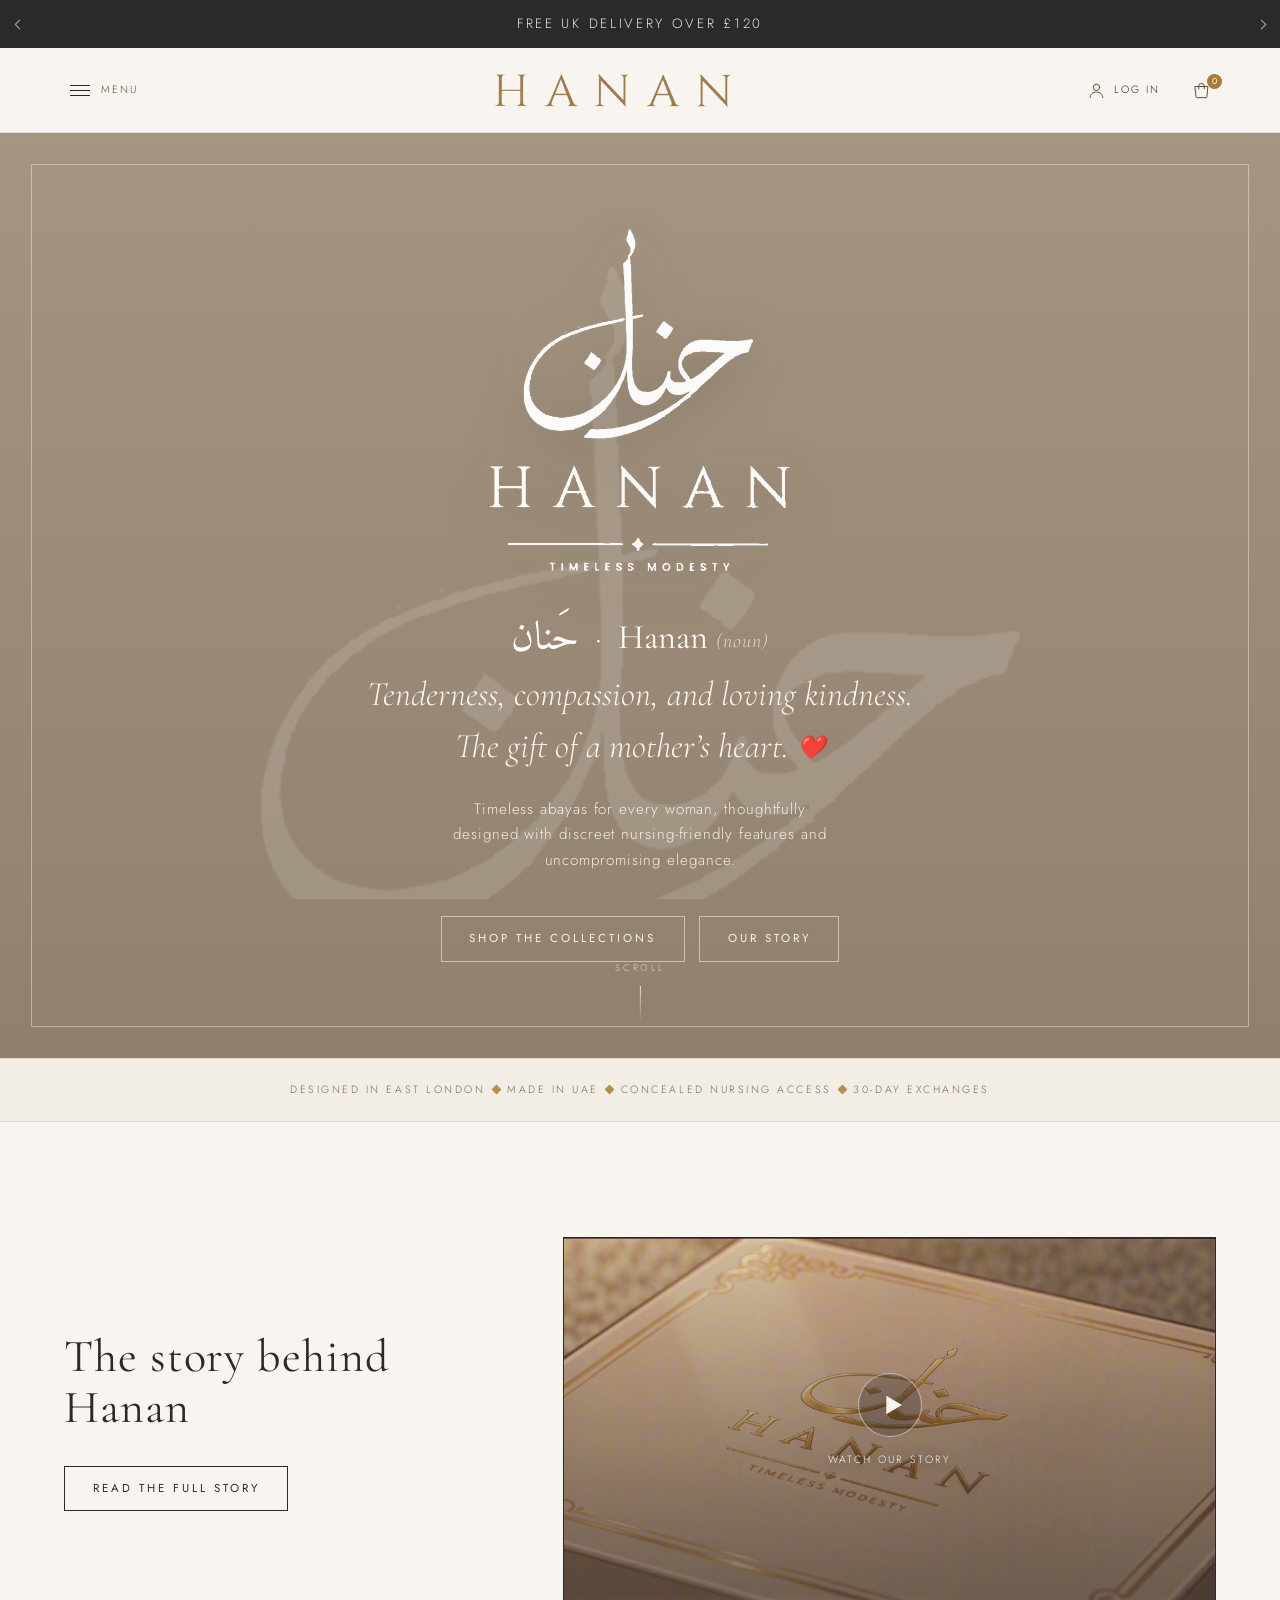
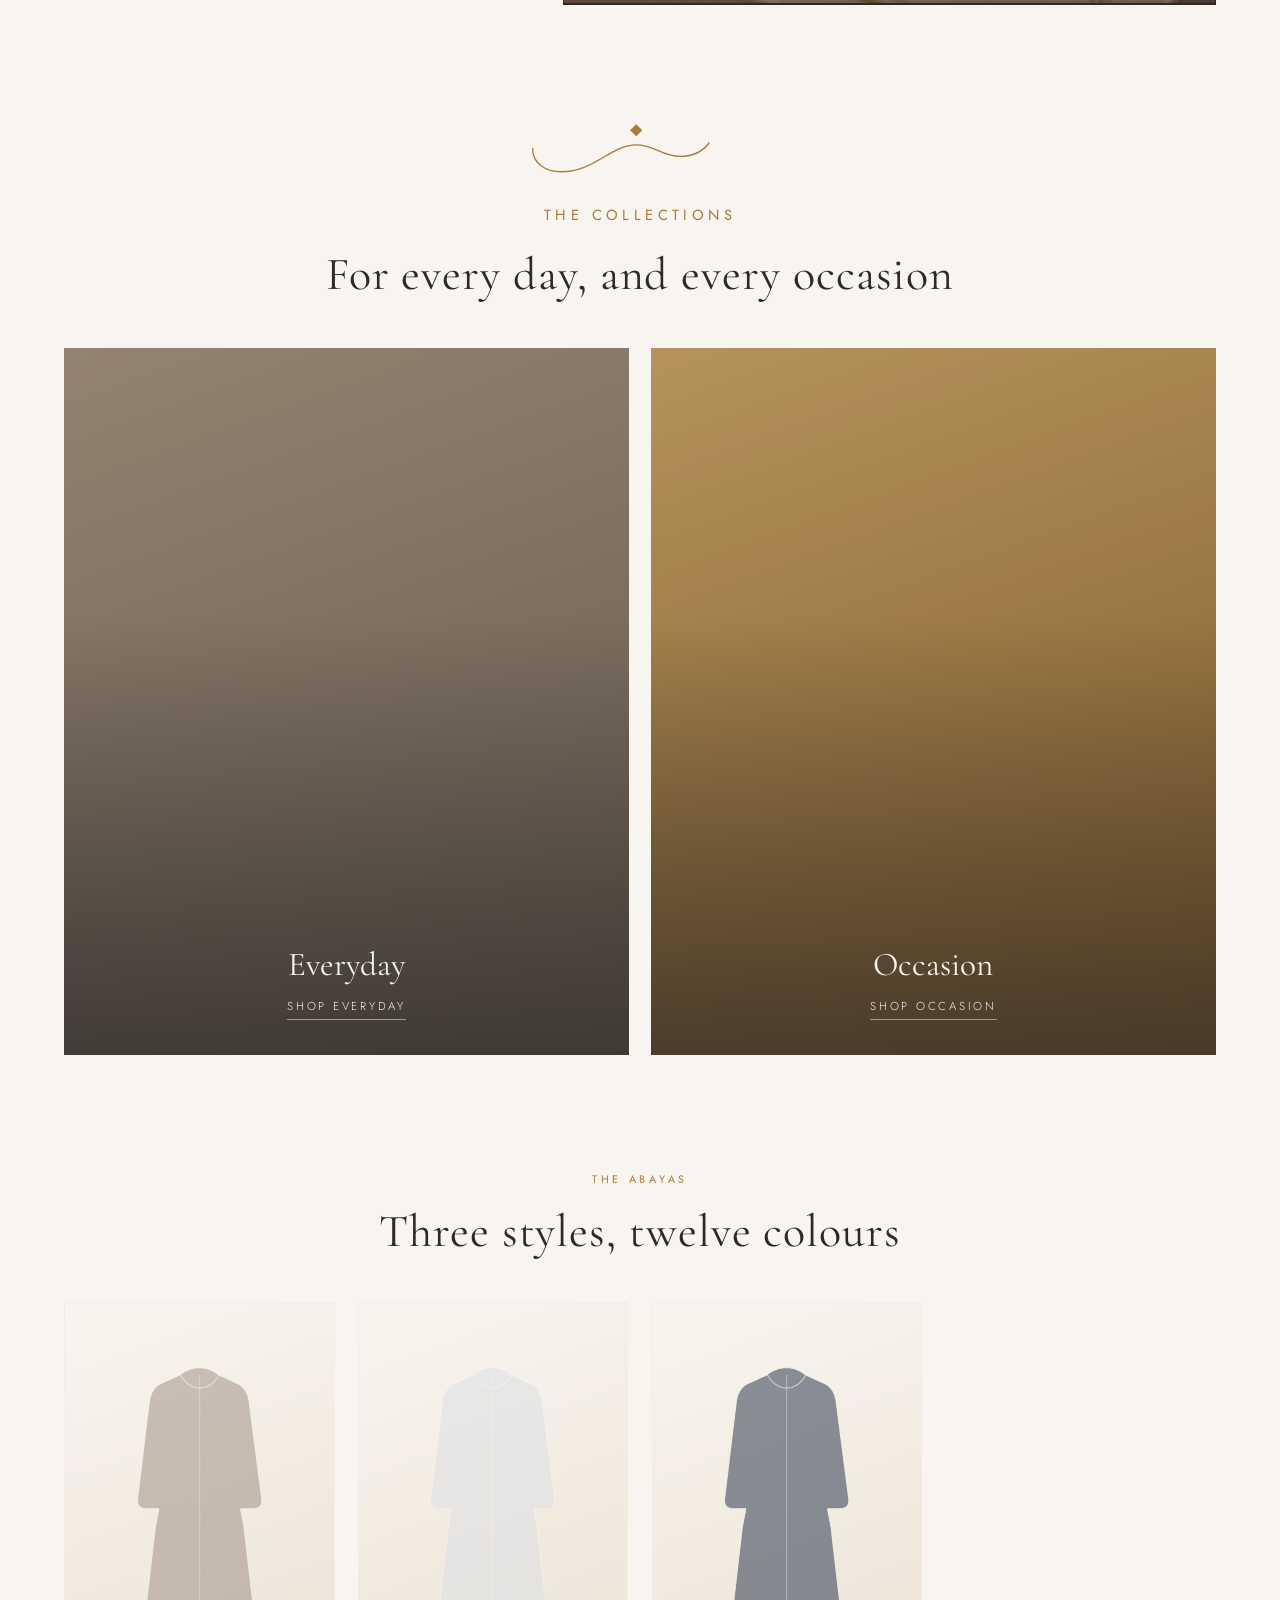
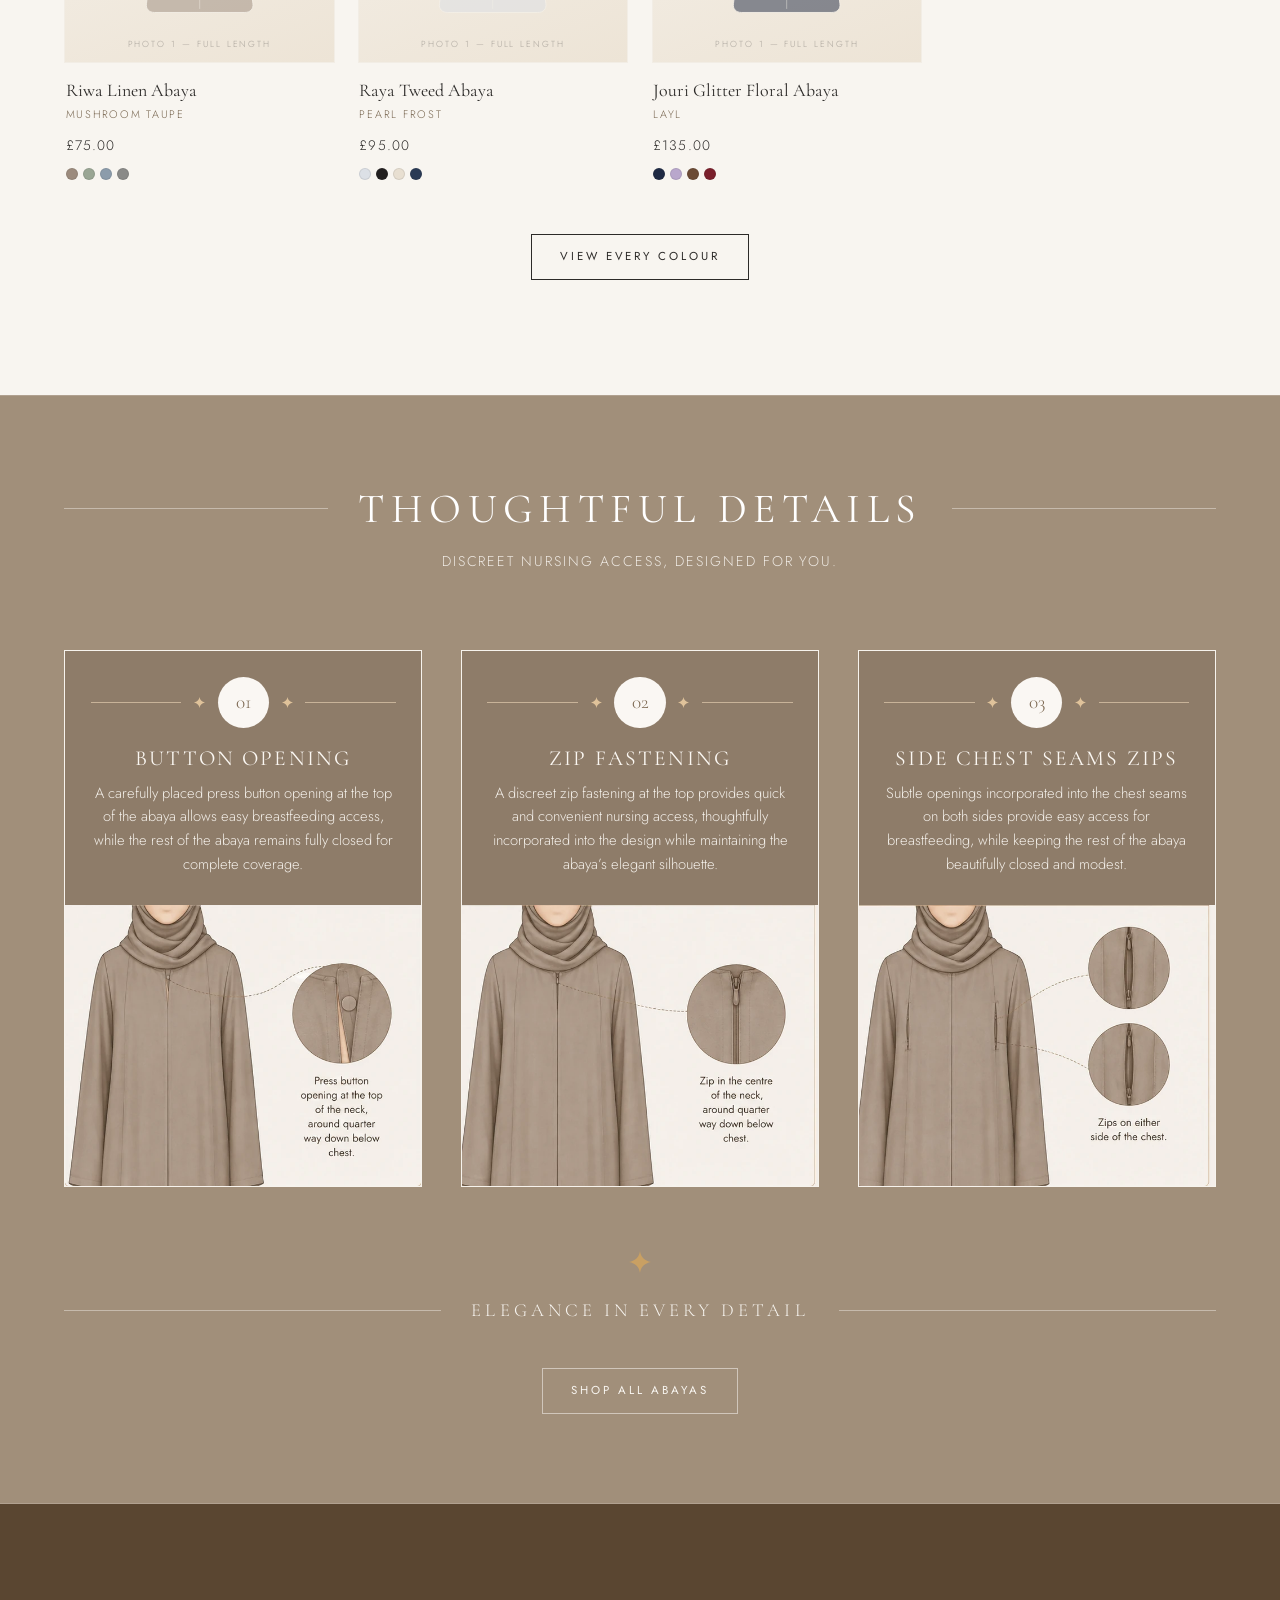
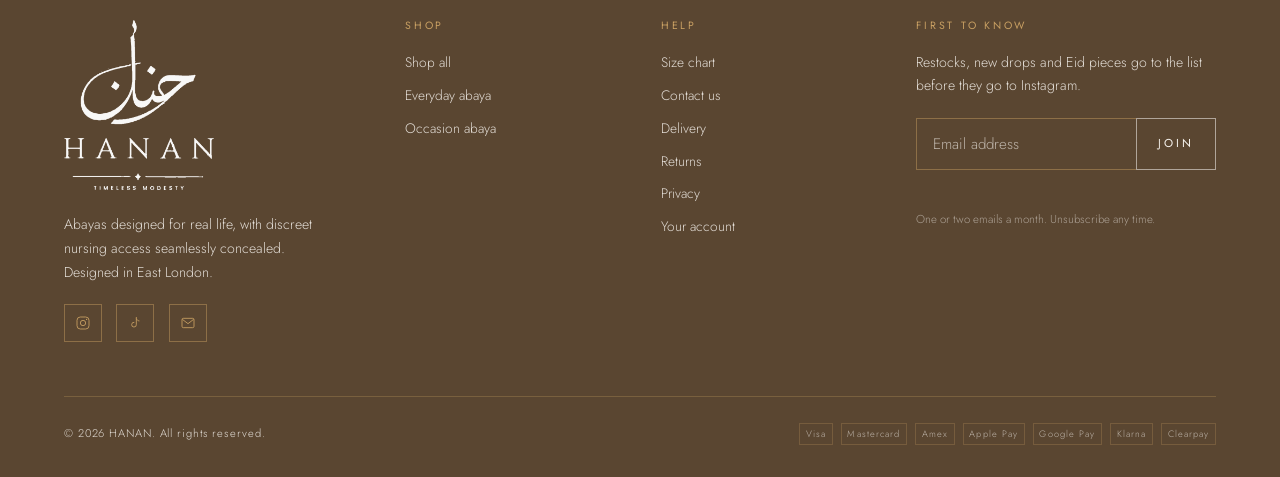
==== index.html @ 72c55447 "Add the official site as index.html with its story video The repository held only a README. This is " ====
<!DOCTYPE html>
<html lang="en">
<head>
<meta charset="utf-8">
<meta name="viewport" content="width=device-width,initial-scale=1,viewport-fit=cover">
<title>HANAN | Modest Abayas with Discreet Nursing Access | UK</title>
<meta name="description" content="HANAN. Abayas designed for real life, with discreet nursing access seamlessly concealed. Designed in East London. Free UK delivery over £120.">
<link rel="preconnect" href="https://fonts.googleapis.com">
<link rel="preconnect" href="https://fonts.gstatic.com" crossorigin>
<link href="https://fonts.googleapis.com/css2?family=Cormorant+Garamond:ital,wght@0,300;0,400;0,500;0,600;1,300;1,400&family=Jost:wght@200;300;400;500&family=Amiri:wght@400;700&display=swap" rel="stylesheet">
<style>
/* ============================================================
   HANAN — design tokens
   Official brand palette (see HANAN COLOUR PALETTE sheet):
   Signature Gold #AB7A37 · Soft Champagne Gold #C9A063
   Warm Taupe #A18F7A · Ivory #F8F5F0 · Cream #F2EDE5
   Mocha #5A4631 · Charcoal #2C2A28 · White #FFFFFF
   ============================================================ */
:root{
  --ivory:#F8F5F0;
  --ivory-2:#F2EDE5;
  --sand:#E4DACB;
  --ink:#2C2A28;
  --ink-2:#5A4631;
  --ink-soft:#7A6852;
  --gold:#AB7A37;
  --gold-lt:#C9A063;
  --gold-dp:#8B6229;

  /* official HANAN palette — use these names when briefing print/packaging */
  --signature-gold:#AB7A37;
  --champagne-gold:#C9A063;
  --warm-taupe:#A18F7A;
  --brand-ivory:#F8F5F0;
  --brand-cream:#F2EDE5;
  --mocha:#5A4631;
  --charcoal:#2C2A28;
  --white:#FFFFFF;
  --line:rgba(171,122,55,.28);
  --line-soft:rgba(44,42,40,.10);

  --display:"Cormorant Garamond",Georgia,serif;
  --sans:"Jost","Helvetica Neue",Arial,sans-serif;
  --arabic:"Amiri",serif;

  --wrap:1280px;
  --pad:clamp(20px,5vw,64px);
  --pad-safe:max(var(--pad),env(safe-area-inset-left,0px),env(safe-area-inset-right,0px));
  --sec:clamp(64px,9vw,132px);
  --ease:cubic-bezier(.22,.61,.36,1);
}

*,*::before,*::after{box-sizing:border-box}
html{-webkit-text-size-adjust:100%;scroll-behavior:smooth}
body{
  margin:0;background:var(--ivory);color:var(--ink);
  font-family:var(--sans);font-weight:300;font-size:16px;line-height:1.7;
  -webkit-font-smoothing:antialiased;overflow-x:hidden;
}
img{max-width:100%;display:block}
a{color:inherit;text-decoration:none}
button{font:inherit;color:inherit;background:none;border:0;cursor:pointer}
:focus-visible{outline:2px solid var(--gold);outline-offset:3px}

/* ---------- type scale ---------- */
h1,h2,h3,h4{font-family:var(--display);font-weight:400;margin:0;line-height:1.12}
h1{font-size:clamp(2.6rem,7vw,5.2rem);letter-spacing:.02em}
h2{font-size:clamp(1.9rem,3.6vw,3.1rem);letter-spacing:.02em}
h3{font-size:clamp(1.3rem,2vw,1.7rem)}
p{margin:0 0 1.1em}
.lede{font-family:var(--display);font-size:clamp(1.15rem,1.9vw,1.5rem);line-height:1.55;color:var(--ink-2);font-weight:300}
.eyebrow{
  font-family:var(--sans);font-size:.68rem;font-weight:400;
  letter-spacing:.34em;text-transform:uppercase;color:var(--gold);
  margin:0 0 1.1rem;display:block;
}
.eyebrow.lg{font-size:.92rem;letter-spacing:.3em;margin-bottom:1.3rem}
@media (max-width:600px){.eyebrow.lg{font-size:.8rem;letter-spacing:.26em}}
.ar{font-family:var(--arabic);direction:rtl}
.small{font-size:.82rem;letter-spacing:.03em;color:var(--ink-soft)}

/* ---------- layout ---------- */
.wrap{max-width:var(--wrap);margin:0 auto;padding-inline:var(--pad-safe)}
.sec{padding-block:var(--sec)}
.center{text-align:center}
.hr{height:1px;background:var(--line-soft);border:0;margin:0}

/* the diamond dot lifted straight from the ن and خ of the logo */
.dot{display:inline-block;width:7px;height:7px;background:var(--gold);
  transform:rotate(45deg);vertical-align:middle;margin:0 .7em;opacity:.85}
.rule{display:flex;align-items:center;justify-content:center;gap:0;margin:0 auto 2.4rem;max-width:340px}
.rule::before,.rule::after{content:"";flex:1;height:1px;background:var(--line)}

/* ---------- buttons ---------- */
.btn{
  display:inline-flex;align-items:center;justify-content:center;gap:.6em;
  font-family:var(--sans);font-size:.72rem;font-weight:400;
  letter-spacing:.26em;text-transform:uppercase;
  padding:1.05em 2.4em;border:1px solid var(--ink);color:var(--ink);
  background:transparent;transition:.45s var(--ease);position:relative;overflow:hidden;
}
.btn::after{content:"";position:absolute;inset:0;background:var(--ink);
  transform:translateY(101%);transition:transform .45s var(--ease);z-index:-1}
.btn:hover::after{transform:translateY(0)}
.btn:hover{color:var(--ivory)}
.btn.gold{border-color:var(--gold);color:var(--gold)}
.btn.gold::after{background:var(--gold)}
.btn.gold:hover{color:#fff}
.btn.solid{background:var(--ink);color:var(--ivory);border-color:var(--ink)}
.btn.solid::after{background:var(--gold)}
.btn.solid:hover{color:#fff;border-color:var(--gold)}
.btn.light{border-color:rgba(248,245,240,.55);color:var(--ivory)}
.btn.light::after{background:var(--ivory)}
.btn.light:hover{color:var(--ink)}
.btn.block{width:100%}
.link{
  font-size:.72rem;letter-spacing:.24em;text-transform:uppercase;
  border-bottom:1px solid var(--line);padding-bottom:.35em;transition:.3s
}
.link:hover{border-color:var(--gold);color:var(--gold)}

/* ---------- announcement ---------- */
.announce{
  background:var(--ink);color:var(--ivory);position:relative;z-index:60;
  overflow:hidden;touch-action:pan-y
}
.ann-view{overflow:hidden}
.ann-track{display:flex;transition:transform .62s var(--ease);will-change:transform}
.ann-slide{
  flex:0 0 100%;min-width:100%;padding:.95em clamp(44px,10vw,72px);
  font-size:clamp(.72rem,1.7vw,.84rem);letter-spacing:.2em;text-transform:uppercase;
  display:flex;align-items:center;justify-content:center;text-align:center;
  min-height:1.4em;opacity:.94
}
.ann-slide a{transition:color .3s}
.ann-slide a:hover{color:var(--gold-lt);border-color:var(--gold-lt)}
.ann-nav{
  position:absolute;top:0;bottom:0;width:34px;display:grid;place-items:center;
  color:rgba(248,245,240,.55);transition:color .3s;z-index:2
}
.ann-nav:hover{color:var(--gold-lt)}
.ann-nav.prev{left:0}
.ann-nav.next{right:0}
.ann-nav svg{width:7px;height:11px;fill:none;stroke:currentColor;stroke-width:1.4;
  stroke-linecap:round;stroke-linejoin:round}

/* ---------- header ---------- */
.hdr{
  position:sticky;top:0;z-index:50;background:rgba(248,245,240,.94);
  backdrop-filter:blur(14px);border-bottom:1px solid var(--line-soft);
}
.hdr-in{display:flex;align-items:center;gap:.6rem;height:82px;
  max-width:var(--wrap);margin:0 auto;padding-inline:var(--pad-safe)}
.brand{display:flex;align-items:center;justify-content:center;flex:1 1 auto;min-width:0}
.brand img{width:clamp(152px,44vw,206px);height:auto;display:block}
.nav{display:none;gap:2.1rem;align-items:center;flex:1}
.nav a,.nav button{
  font-size:.68rem;letter-spacing:.2em;text-transform:uppercase;
  color:var(--ink-2);padding:.4em 0;position:relative;white-space:nowrap
}
.nav a::after,.nav>.dd>button::after{
  content:"";position:absolute;left:0;right:0;bottom:0;height:1px;
  background:var(--gold);transform:scaleX(0);transform-origin:left;
  transition:transform .4s var(--ease)
}
.nav a:hover::after,.nav>.dd>button:hover::after{transform:scaleX(1)}
.nav .dd{position:relative}
.nav .dd>button{display:inline-flex;align-items:center;gap:.5em}
.nav .dd>button svg{width:9px;height:9px;transition:transform .3s}
.dd-menu{
  position:absolute;top:calc(100% + 18px);left:-1.4rem;min-width:230px;
  background:var(--ivory);border:1px solid var(--line);padding:1.1rem 0;
  opacity:0;visibility:hidden;transform:translateY(-8px);
  transition:.32s var(--ease);box-shadow:0 24px 50px -30px rgba(44,42,40,.45)
}
.dd:hover .dd-menu,.dd:focus-within .dd-menu{opacity:1;visibility:visible;transform:translateY(0)}
.dd:hover>button svg{transform:rotate(180deg)}
.dd-menu a{display:block;padding:.62rem 1.6rem;letter-spacing:.16em}
.dd-menu a::after{display:none}
.dd-menu a:hover{background:var(--ivory-2);color:var(--gold)}
.hdr-act{display:flex;align-items:center;gap:.9rem;flex:0 0 auto;justify-content:flex-end}
.icon{width:19px;height:19px;stroke:var(--ink-2);stroke-width:1.2;fill:none;
  stroke-linecap:round;stroke-linejoin:round;transition:stroke .3s}
.iconbtn{display:flex;align-items:center;position:relative;padding:.3rem}
.iconbtn:hover .icon{stroke:var(--gold)}
.iconbtn .lbl{display:none;font-size:.66rem;letter-spacing:.2em;
  text-transform:uppercase;margin-left:.5rem}
.count{
  position:absolute;top:-2px;right:-6px;background:var(--gold);color:#fff;
  font-size:.55rem;letter-spacing:0;min-width:15px;height:15px;border-radius:50%;
  display:grid;place-items:center;font-weight:400
}
.burger{display:flex;flex-direction:row;align-items:center;gap:.65rem;padding:.4rem;flex:0 0 auto}
.burger .bars{display:flex;flex-direction:column;gap:4px}
.burger .lbl{display:none;font-size:.66rem;letter-spacing:.2em;text-transform:uppercase;color:var(--ink-2)}
.burger:hover .lbl{color:var(--gold)}
.burger i{display:block;width:20px;height:1px;background:var(--ink);transition:.3s}
@media(min-width:1060px){
  .hdr-in{gap:1rem;height:84px}
  .hdr-act{gap:1.4rem}
  .brand img{width:236px}
  .iconbtn .lbl{display:inline}
  .burger .lbl{display:inline}
}

/* ---------- mobile drawer ---------- */
.scrim{position:fixed;inset:0;background:rgba(44,42,40,.42);opacity:0;
  visibility:hidden;transition:.4s;z-index:70;backdrop-filter:blur(2px)}
.scrim.on{opacity:1;visibility:visible}
.drawer{
  position:fixed;top:0;bottom:0;left:0;width:min(89vw,400px);background:var(--ivory);
  z-index:80;transform:translateX(-100%);transition:transform .5s var(--ease);
  display:flex;flex-direction:column;overflow-y:auto
}
.drawer.on{transform:none}
.drawer.right{left:auto;right:0;transform:translateX(100%);width:min(92vw,440px)}
.drawer.right.on{transform:none}
.drawer-top{display:flex;align-items:center;justify-content:space-between;
  padding:1.5rem var(--pad);border-bottom:1px solid var(--line-soft)}
.drawer-top h4{font-size:.72rem;font-family:var(--sans);letter-spacing:.26em;
  text-transform:uppercase}
.close{font-size:1.5rem;line-height:1;padding:.2rem .4rem;color:var(--ink-soft)}
.close:hover{color:var(--gold)}
.mnav{padding:1.4rem var(--pad) 2rem;flex:1}
.mnav a{display:block;font-family:var(--display);font-size:1.65rem;
  padding:.55rem 0;border-bottom:1px solid var(--line-soft)}
.mnav .sub a{font-family:var(--sans);font-size:.78rem;letter-spacing:.2em;
  text-transform:uppercase;padding-left:1.2rem;color:var(--ink-soft);border:0}
.mnav .sub{padding:.4rem 0 .8rem}
</style>
</head>
<body>
<style>
/* ---------- hero: the word itself is the hero ---------- */
.hero{
  position:relative;background:var(--warm-taupe);color:var(--ivory);
  min-height:clamp(560px,84vh,860px);
  min-height:clamp(560px,84dvh,860px);
  display:grid;place-items:center;
  text-align:center;overflow:hidden;padding:6rem var(--pad-safe)
}
.hero::before{
  content:"";position:absolute;inset:0;
  background:linear-gradient(180deg,rgba(255,255,255,.05),rgba(44,42,40,.15));
}
.hero-frame{
  position:absolute;inset:clamp(14px,2.4vw,34px);border:1px solid rgba(248,245,240,.42);
  pointer-events:none
}
.hero-mark{
  position:absolute;top:50%;left:50%;transform:translate(-50%,-52%);
  width:min(78vw,760px);opacity:.13;filter:brightness(0) invert(1);pointer-events:none
}
.hero-in{position:relative;max-width:760px}
.hero-logo{width:min(56vw,300px);margin:0 auto 2.4rem;
  filter:brightness(0) invert(1) opacity(.96) drop-shadow(0 8px 26px rgba(44,42,40,.30))}
.hero .defn{
  font-family:var(--display);font-style:italic;font-size:clamp(1.28rem,2.9vw,2.15rem);
  line-height:1.5;color:#F8F5F0;margin:0 0 1.5rem
}
.hero .defn b{font-style:normal;font-weight:400;color:#FFFFFF}
.hero .defn .ar{font-size:1.16em;vertical-align:-.03em}
.hero .defn .pos{font-style:italic;font-size:.58em;opacity:.72;letter-spacing:.05em}
.hero .defn .heart{font-size:.66em;vertical-align:.1em}
.hero p.sub{
  font-size:.95rem;letter-spacing:.06em;color:rgba(248,245,240,.94);
  max-width:44ch;margin:0 auto 2.6rem
}
.hero-cta{display:flex;gap:.9rem;justify-content:center;flex-wrap:wrap}
.scrollcue{position:absolute;bottom:2.2rem;left:50%;transform:translateX(-50%);
  font-size:.6rem;letter-spacing:.3em;text-transform:uppercase;
  color:rgba(248,245,240,.72);display:flex;flex-direction:column;
  align-items:center;gap:.6rem}
.scrollcue i{width:1px;height:36px;background:linear-gradient(rgba(248,245,240,.9),transparent);
  animation:cue 2.4s var(--ease) infinite}
@keyframes cue{0%{transform:scaleY(.2);transform-origin:top}
  50%{transform:scaleY(1);transform-origin:top}
  51%{transform:scaleY(1);transform-origin:bottom}
  100%{transform:scaleY(.2);transform-origin:bottom}}

/* ---------- swash: the ن tail, drawn on scroll. brand signature ---------- */
.swash{display:block;width:min(230px,52vw);height:auto;margin:0 auto 1.6rem;overflow:visible}
.swash path{fill:none;stroke:var(--gold);stroke-width:1.4;stroke-linecap:round;
  stroke-dasharray:520;stroke-dashoffset:520;transition:stroke-dashoffset 1.6s var(--ease)}
.rv.in .swash path{stroke-dashoffset:0}
.swash .pip{fill:var(--gold);stroke:none;opacity:0;transition:opacity .5s .9s}
.rv.in .swash .pip{opacity:1}

/* ---------- reveal ---------- */
.rv{opacity:0;transform:translateY(26px);transition:opacity .9s var(--ease),transform .9s var(--ease)}
.rv.in{opacity:1;transform:none}
@media(prefers-reduced-motion:reduce){
  *{animation:none!important;transition-duration:.01ms!important}
  .rv{opacity:1;transform:none}
  .swash path{stroke-dashoffset:0}
  .swash .pip{opacity:1}
}

/* ---------- marquee strip ---------- */
.strip{background:var(--ivory-2);border-block:1px solid var(--line-soft);
  padding:1.4rem 0;overflow:hidden}
.strip-in{display:flex;gap:0;align-items:center;justify-content:center;
  flex-wrap:wrap;font-size:.66rem;letter-spacing:.24em;text-transform:uppercase;
  color:var(--ink-soft);padding-inline:var(--pad);text-align:center}
.strip-in span{white-space:nowrap}

/* ---------- product grid ---------- */
.grid{display:grid;gap:clamp(18px,2.4vw,34px) clamp(12px,1.8vw,24px);
  grid-template-columns:repeat(2,1fr)}
@media(min-width:820px){.grid{grid-template-columns:repeat(3,1fr)}}
@media(min-width:1180px){.grid.g4{grid-template-columns:repeat(4,1fr)}}

.card{position:relative;display:block}
.card-img{
  position:relative;aspect-ratio:3/4;overflow:hidden;background:var(--ivory-2);
  border:1px solid transparent;transition:border-color .4s
}
.card:hover .card-img{border-color:var(--line)}
.ph{position:absolute;inset:0;display:grid;place-items:center;transition:opacity .7s var(--ease)}
.ph svg{width:66%;height:auto;opacity:.5}
.ph.alt{opacity:0}
.card:hover .ph.alt{opacity:1}
.card:hover .ph.main{opacity:0}
.ph-tag{position:absolute;bottom:10px;left:0;right:0;text-align:center;
  font-size:.55rem;letter-spacing:.22em;text-transform:uppercase;
  color:rgba(44,42,40,.34)}
.flag{
  position:absolute;top:12px;left:12px;z-index:2;background:var(--ivory);
  color:var(--gold-dp);font-size:.55rem;letter-spacing:.18em;text-transform:uppercase;
  padding:.42em .8em;border:1px solid var(--line)
}
.flag.dark{background:var(--ink);color:var(--gold-lt);border-color:var(--ink)}
.quick{
  position:absolute;left:10px;right:10px;bottom:10px;background:var(--ivory);
  text-align:center;font-size:.62rem;letter-spacing:.22em;text-transform:uppercase;
  padding:.85em;opacity:0;transform:translateY(8px);transition:.4s var(--ease);
  border:1px solid var(--line)
}
.card:hover .quick,.card:focus-within .quick{opacity:1;transform:none}
@media(hover:none){.quick{display:none}}
.card-body{padding:1rem .1rem 0}
.card-name{font-family:var(--display);font-size:1.12rem;line-height:1.3;margin:0 0 .18rem}
.card-col{font-size:.68rem;letter-spacing:.16em;text-transform:uppercase;
  color:var(--ink-soft);margin:0 0 .45rem}
.card-price{font-size:.86rem;letter-spacing:.08em;color:var(--ink)}
.card-price s{color:var(--ink-soft);opacity:.65;margin-right:.5em}
.swatches{display:flex;gap:5px;margin-top:.55rem}
.sw{width:12px;height:12px;border-radius:50%;border:1px solid var(--line-soft)}

/* ---------- collection tiles ---------- */
.tiles{display:grid;gap:clamp(14px,1.8vw,22px);grid-template-columns:1fr}
@media(min-width:600px){.tiles{grid-template-columns:repeat(2,1fr)}}
.tile{position:relative;aspect-ratio:4/5;overflow:hidden;display:grid;
  place-items:end center;padding:2.2rem 1.4rem;color:var(--ivory);isolation:isolate}
.tile::before{content:"";position:absolute;inset:0;z-index:-2;transition:transform 1.1s var(--ease)}
.tile:hover::before{transform:scale(1.06)}
.tile::after{content:"";position:absolute;inset:0;z-index:-1;
  background:linear-gradient(to top,rgba(44,42,40,.72),rgba(44,42,40,.12) 62%)}
.tile.t1::before{background:linear-gradient(160deg,#A18F7A,#6E6153)}
.tile.t2::before{background:linear-gradient(160deg,#5A4631,#2C2A28)}
.tile.t3::before{background:linear-gradient(160deg,#C9A063,#8B6229)}
.tile h3{font-size:clamp(1.5rem,2.6vw,2.1rem);margin-bottom:.5rem;text-align:center}
.tile .link{color:var(--ivory);border-color:rgba(248,245,240,.5)}
.tile .link:hover{color:var(--gold-lt);border-color:var(--gold-lt)}
.tile-in{text-align:center;position:relative}

/* ---------- editorial split ---------- */
.split{display:grid;gap:clamp(30px,5vw,72px);align-items:center;grid-template-columns:1fr}
@media(min-width:900px){.split{grid-template-columns:1fr 1fr}
  .split.flip .split-txt{order:2}}
.split-txt{max-width:52ch}
.panel{
  position:relative;aspect-ratio:4/5;background:var(--ivory-2);
  display:grid;place-items:center;border:1px solid var(--line-soft)
}
.panel svg{width:58%;opacity:.42}
.panel .ph-tag{bottom:16px}
.panel.ink{background:var(--ink)}
.panel.ink svg{opacity:.9}

/* ---------- the opening: numbered because it IS a sequence ---------- */
.steps{display:grid;gap:clamp(22px,3vw,42px);grid-template-columns:1fr;counter-reset:s}
@media(min-width:760px){.steps{grid-template-columns:repeat(3,1fr)}}
.step{padding-top:1.6rem;border-top:1px solid var(--line)}
.step::before{
  counter-increment:s;content:counter(s,decimal-leading-zero);
  font-family:var(--display);font-size:1.5rem;color:var(--gold);
  display:block;margin-bottom:.7rem
}
.step h4{font-size:1.25rem;margin-bottom:.5rem}
.step p{font-size:.9rem;color:var(--ink-soft);margin:0}

/* ---------- dark feature band ---------- */
.band{background:var(--warm-taupe);color:var(--brand-ivory)}
.band .eyebrow{color:var(--white)}
.band .lede,.band p{color:rgba(248,245,240,.95)}
.band h2{color:var(--white)}
.band .rule::before,.band .rule::after{background:rgba(248,245,240,.45)}
/* the numerals and hairlines need ivory on taupe — gold disappears against it */
.band .step{border-color:rgba(248,245,240,.45)}
.band .step::before{color:var(--white)}
.band .step p{color:rgba(248,245,240,.95)}

/* ---------- quotes ---------- */
.quotes{display:grid;gap:clamp(24px,3vw,46px);grid-template-columns:1fr}
@media(min-width:820px){.quotes{grid-template-columns:repeat(3,1fr)}}
.quote{text-align:center}
.stars{color:var(--gold);letter-spacing:.3em;font-size:.8rem;margin-bottom:.9rem}
.quote p{font-family:var(--display);font-size:1.22rem;font-style:italic;
  line-height:1.5;margin-bottom:.9rem}
.quote cite{font-style:normal;font-size:.64rem;letter-spacing:.24em;
  text-transform:uppercase;color:var(--ink-soft)}

/* ---------- forms ---------- */
.field{margin-bottom:1.15rem}
label{display:block;font-size:.64rem;letter-spacing:.22em;text-transform:uppercase;
  color:var(--ink-soft);margin-bottom:.5rem}
input,textarea,select{
  width:100%;font-family:var(--sans);font-size:.95rem;font-weight:300;color:var(--ink);
  background:transparent;border:1px solid var(--line-soft);padding:.95em 1em;
  border-radius:0;transition:border-color .3s
}
input:focus,textarea:focus,select:focus{border-color:var(--gold);outline:none}
textarea{min-height:150px;resize:vertical}
.inline-form{display:flex;gap:0;max-width:440px;margin:0 auto}
.inline-form input{border-right:0}
.inline-form .btn{flex:0 0 auto;padding-inline:1.6rem}
.form-note{font-size:.72rem;color:var(--ink-soft);letter-spacing:.04em}

/* ---------- tables ---------- */
.tbl-scroll{overflow-x:auto;-webkit-overflow-scrolling:touch;
  border:1px solid var(--line-soft)}
table{width:100%;border-collapse:collapse;min-width:560px;font-size:.9rem}
th,td{padding:1em 1.1em;text-align:left;border-bottom:1px solid var(--line-soft)}
th{font-family:var(--sans);font-size:.62rem;font-weight:400;letter-spacing:.22em;
  text-transform:uppercase;color:var(--ink-soft);background:var(--ivory-2)}
tbody tr:hover{background:rgba(171,122,55,.05)}
td:first-child{font-family:var(--display);font-size:1.15rem;color:var(--gold-dp)}

/* ---------- accordion ---------- */
.acc{border-top:1px solid var(--line-soft)}
.acc:last-of-type{border-bottom:1px solid var(--line-soft)}
.acc summary{
  list-style:none;cursor:pointer;padding:1.15em 0;display:flex;
  justify-content:space-between;align-items:center;gap:1rem;
  font-size:.7rem;letter-spacing:.22em;text-transform:uppercase
}
.acc summary::-webkit-details-marker{display:none}
.acc summary::after{content:"+";font-size:1.1rem;color:var(--gold);
  font-family:var(--display);transition:transform .3s}
.acc[open] summary::after{transform:rotate(45deg)}
.acc .acc-b{padding-bottom:1.4em;font-size:.92rem;color:var(--ink-soft);max-width:60ch}
.acc .acc-b p:last-child{margin-bottom:0}

/* ---------- product detail ---------- */
.pdp{display:grid;gap:clamp(28px,4vw,60px);grid-template-columns:1fr}
@media(min-width:900px){.pdp{grid-template-columns:1.15fr 1fr;align-items:start}
  .pdp-info{position:sticky;top:110px}}
.gal{display:grid;gap:10px;grid-template-columns:1fr}
@media(min-width:600px){.gal{grid-template-columns:1fr 1fr}}
.gal .g1{grid-column:1/-1}
.gal figure{margin:0;position:relative;aspect-ratio:3/4;background:var(--ivory-2);
  display:grid;place-items:center;border:1px solid var(--line-soft)}
.gal figure svg{width:60%;opacity:.5}
.price{font-family:var(--display);font-size:1.75rem;color:var(--ink);margin:.4rem 0 .2rem}
.sizes{display:flex;flex-wrap:wrap;gap:8px;margin-bottom:.6rem}
.size{min-width:56px;padding:.8em .5em;border:1px solid var(--line-soft);
  font-size:.8rem;letter-spacing:.08em;text-align:center;transition:.25s}
.size:hover{border-color:var(--gold)}
.size.on{background:var(--ink);color:var(--ivory);border-color:var(--ink)}
.size.out{opacity:.35;text-decoration:line-through;cursor:not-allowed}
.cols{display:flex;gap:10px;margin-bottom:1.6rem;flex-wrap:wrap}
.colsw{width:34px;height:34px;border-radius:50%;border:1px solid var(--line-soft);
  position:relative;transition:.25s}
.colsw.on{box-shadow:0 0 0 1px var(--ivory),0 0 0 2px var(--gold)}
.colsw:hover{transform:scale(1.08)}

/* ---------- bag ---------- */
.bag-body{flex:1;padding:1.4rem var(--pad);overflow-y:auto}
.bag-item{display:grid;grid-template-columns:64px 1fr auto;gap:1rem;
  padding:1rem 0;border-bottom:1px solid var(--line-soft);align-items:start}
.bag-thumb{aspect-ratio:3/4;background:var(--ivory-2);display:grid;place-items:center}
.bag-thumb svg{width:70%;opacity:.5}
.bag-foot{padding:1.4rem var(--pad) 2rem;border-top:1px solid var(--line-soft);
  background:var(--ivory-2)}
.bag-row{display:flex;justify-content:space-between;font-size:.8rem;
  letter-spacing:.14em;text-transform:uppercase;margin-bottom:1rem}
.empty{text-align:center;padding:4rem 1rem;color:var(--ink-soft)}

/* ---------- footer ---------- */
.ftr{background:var(--mocha);color:rgba(248,245,240,.86);padding-top:var(--sec)}
.ftr h4{font-family:var(--sans);font-size:.66rem;letter-spacing:.26em;
  text-transform:uppercase;color:var(--gold-lt);margin-bottom:1.2rem}
.ftr a:hover{color:var(--gold-lt)}
.ftr-grid{display:grid;gap:2.6rem;grid-template-columns:1fr}
@media(min-width:760px){.ftr-grid{grid-template-columns:1.4fr 1fr 1fr 1.4fr}}
.ftr ul{list-style:none;padding:0;margin:0}
.ftr li{margin-bottom:.6rem;font-size:.86rem}
.ftr input::placeholder{color:rgba(248,245,240,.62)}
.ftr input:focus{border-color:var(--brand-ivory)}
.ftr-logo{width:150px;margin-bottom:1.4rem;filter:brightness(0) invert(1) opacity(.96)}
.socials{display:flex;gap:.9rem;margin-top:1.2rem}
.socials a{width:38px;height:38px;border:1px solid rgba(201,160,99,.45);
  display:grid;place-items:center;transition:.3s}
.socials a:hover{background:var(--gold-lt);border-color:var(--gold-lt)}
.socials svg{width:16px;height:16px;fill:none;stroke:var(--gold-lt);stroke-width:1.3}
.socials a:hover svg{stroke:var(--mocha)}
.ftr-btm{margin-top:3.4rem;padding:1.6rem 0 2rem;border-top:1px solid rgba(201,160,99,.28);
  display:flex;flex-wrap:wrap;gap:1rem;justify-content:space-between;
  font-size:.7rem;letter-spacing:.08em}
.pay{display:flex;gap:.5rem;flex-wrap:wrap;opacity:.72}
.pay span{border:1px solid rgba(201,160,99,.35);padding:.25em .6em;font-size:.58rem;
  letter-spacing:.12em}

/* ---------- pages / router ---------- */
.page{display:none}
.page.on{display:block;animation:fade .6s var(--ease)}
@keyframes fade{from{opacity:0;transform:translateY(10px)}to{opacity:1;transform:none}}
.crumb{font-size:.66rem;letter-spacing:.2em;text-transform:uppercase;
  color:var(--ink-soft);padding-block:1.6rem}
.crumb a:hover{color:var(--gold)}
.phead{text-align:center;padding-block:clamp(46px,7vw,88px) clamp(28px,4vw,48px)}
.phead p{max-width:56ch;margin-inline:auto;color:var(--ink-soft)}

/* ---------- filter bar ---------- */
.filters{display:flex;gap:.5rem;flex-wrap:wrap;justify-content:center;
  padding-bottom:2.6rem}
.filters button{
  font-size:.64rem;letter-spacing:.2em;text-transform:uppercase;
  padding:.75em 1.5em;border:1px solid var(--line-soft);transition:.3s
}
.filters button:hover{border-color:var(--gold);color:var(--gold)}
.filters button.on{background:var(--ink);color:var(--ivory);border-color:var(--ink)}

/* ---------- build notes (only appear when this file is opened locally) ---------- */
#notes-tab{position:fixed;right:0;bottom:22px;z-index:90;background:var(--gold);
  color:#fff;font-size:.6rem;letter-spacing:.2em;text-transform:uppercase;
  padding:.85em 1.1em;writing-mode:vertical-rl;box-shadow:0 6px 24px -8px rgba(0,0,0,.4)}
#notes{position:fixed;right:14px;bottom:14px;z-index:91;width:min(92vw,410px);
  max-height:74vh;overflow-y:auto;background:var(--ivory);border:1px solid var(--gold);
  padding:1.5rem;display:none;box-shadow:0 26px 60px -26px rgba(44,42,40,.55)}
#notes.on{display:block}
#notes h4{font-family:var(--sans);font-size:.68rem;letter-spacing:.24em;
  text-transform:uppercase;color:var(--gold-dp);margin-bottom:.9rem}
#notes ol{padding-left:1.1rem;margin:0;font-size:.82rem;line-height:1.6}
#notes li{margin-bottom:.75rem}
#notes code{background:var(--ivory-2);padding:.1em .4em;font-size:.9em}

/* ============================================================
   RESPONSIVE LAYER
   Mobile-first. Everything above is the base (phone) case;
   the queries below only ever add, never take away.
   Breakpoints: 600 (large phone) · 760 (tablet) · 900 (small
   laptop) · 1060 (laptop) · 1180 (desktop) · 1500 / 1700 (large
   desktop). No fixed widths — every container is fluid or capped
   by a max-width.
   ============================================================ */

/* ---- 1. overflow safety: nothing may push the page sideways ---- */
/* clip, not hidden — hidden turns the element into a scroll container
   and breaks position:sticky on the header in Chrome and Safari. */
html,body{overflow-x:clip}
img,svg,video,canvas,iframe{max-width:100%;height:auto}
h1,h2,h3,h4,p,li,a,td,th,label,figcaption{overflow-wrap:break-word}
/* grid and flex children default to min-width:auto, which lets long
   content blow out the track. Reset it on every layout container. */
.grid>*,.tiles>*,.split>*,.steps>*,.quotes>*,.pdp>*,.gal>*,
.ftr-grid>*,.hdr-in>*,.bag-item>*,.strip-in>*{min-width:0}

/* ---- 2. fluid type: scales with the viewport, capped both ends ---- */
body{font-size:clamp(15.5px,0.93rem + 0.12vw,17px)}

/* ---- 3. touch targets: 44px minimum on touch devices ---- */
@media(pointer:coarse){
  .iconbtn,.burger,.close,.ann-nav,.filters button,.size{
    min-height:44px
  }
  .iconbtn,.burger,.close{min-width:44px;justify-content:center}
  .ann-nav{width:44px}
  /* the colour swatches stay 34px visually — this just grows the
     tappable area around them to 46px */
  .colsw::after{content:"";position:absolute;inset:-6px}
  .mnav a{padding-block:.7rem}
  .ftr li{margin-bottom:.85rem}
}

/* ---- 4. forms: 16px prevents iOS Safari zooming on focus ---- */
@media(max-width:767px){
  input,textarea,select{font-size:16px}
  /* stack the newsletter field above its button on narrow phones */
  .inline-form{flex-wrap:wrap}
  .inline-form input{border-right:1px solid var(--line-soft);flex:1 1 100%}
  .inline-form .btn{flex:1 1 100%;margin-top:.6rem}
  .ftr .inline-form input{border-right-color:rgba(201,160,99,.45)}
}

/* ---- 5. small phones (≤380px): tighten, never overflow ---- */
@media(max-width:380px){
  .grid{gap:16px 10px}
  .card-name{font-size:1rem}
  .btn{padding:1em 1.6em;letter-spacing:.18em}
  .hero-cta .btn{width:100%}
  .sizes .size{flex:1 1 auto}
}

/* ---- 6. tablets: give the split and steps room before 900px ---- */
@media(min-width:600px) and (max-width:899px){
  .split-txt{max-width:64ch}
  .hero-cta{gap:1.1rem}
}

/* ---- 7. tablet landscape / small laptop ---- */
@media(min-width:760px){
  .ftr-btm{align-items:center}
}

/* ---- 8. desktop: a fourth column once there's room for one ---- */
@media(min-width:1500px){
  .grid{grid-template-columns:repeat(4,1fr)}
}

/* ---- 9. large desktop: widen the container rather than
        stranding content in a narrow column ---- */
@media(min-width:1700px){
  :root{--wrap:1440px}
  html{font-size:106.25%}   /* 17px base — scales every rem in step */
}
@media(min-width:2200px){
  :root{--wrap:1560px}
}

/* ---- 10. short landscape phones: don't let the hero eat the screen ---- */
@media(max-height:520px) and (orientation:landscape){
  .hero{min-height:auto;padding-block:3.5rem}
  .hero-logo{width:min(34vw,190px);margin-bottom:1.4rem}
  .scrollcue{display:none}
}

/* ---- 11. horizontal scrollers: keep the gesture contained ---- */
.tbl-scroll{overscroll-behavior-x:contain}

/* ---- feature section: "Thoughtful details" ----
   Rebuilt as live text so the type renders at the device's own
   resolution. Only the three illustrations are raster images. */
.feature-art{
  /* same warm taupe field as the hero, so the section reads as part
     of the brand rather than a separate cream block */
  background:var(--warm-taupe);color:var(--ivory);
  border-block:1px solid rgba(248,245,240,.18);
  padding-block:clamp(52px,7vw,104px)
}
.art-title{
  display:flex;align-items:center;gap:clamp(12px,2.5vw,30px);
  font-size:clamp(1.15rem,5vw,2.6rem);text-transform:uppercase;
  letter-spacing:clamp(.08em,.5vw,.16em);color:var(--white);font-weight:400
}
.art-title::before,.art-title::after{content:"";flex:1;height:1px;background:rgba(248,245,240,.42)}
.art-title span{flex:0 1 auto}
.art-sub{
  font-family:var(--sans);font-size:clamp(.72rem,1.5vw,.88rem);
  letter-spacing:.14em;text-transform:uppercase;color:rgba(248,245,240,.88);
  margin:1.1rem 0 0
}

.details{
  display:grid;gap:clamp(48px,7vw,72px);grid-template-columns:1fr;
  justify-items:center;margin-top:clamp(44px,6vw,76px)
}
.detail{max-width:437px}
/* three across only once each column can still hold a readable
   illustration — below this the panels stack full width */
@media(min-width:900px){
  .details{grid-template-columns:repeat(3,1fr);gap:clamp(26px,3vw,52px)}
  .detail{max-width:none}
}
.detail{
  text-align:center;width:100%;overflow:hidden;
  background:#F6F1EB;border:1px solid rgba(248,245,240,.38);
  display:flex;flex-direction:column
}
/* flex:1 lets the brown block absorb the slack in shorter cards, so
   all three headers match height and the illustrations sit flush */
.detail-head{
  flex:1;background:#8E7C69;color:#F7F2EC;
  padding:clamp(18px,2.4vw,26px) clamp(16px,2vw,26px) clamp(20px,2.6vw,28px)
}
.detail-crest{display:flex;align-items:center;justify-content:center;gap:clamp(8px,1vw,14px)}
.detail-crest i{flex:1;height:1px;background:rgba(233,209,178,.65)}
.spark-sm{width:11px;height:11px;fill:#DFC29A;flex:0 0 auto}
.detail-no{
  flex:0 0 auto;display:grid;place-items:center;
  width:clamp(46px,4vw,56px);aspect-ratio:1;border-radius:50%;
  background:#FAF7F3;color:#7C6851;
  font-family:var(--display);font-size:clamp(1.05rem,1.5vw,1.25rem);line-height:1
}
.detail h3{
  font-family:var(--display);font-weight:400;color:#FBF7F2;
  font-size:clamp(1.1rem,1.7vw,1.34rem);text-transform:uppercase;
  letter-spacing:.1em;margin:1.1rem 0 .75rem
}
.detail-head p{
  font-size:clamp(.84rem,1.15vw,.93rem);line-height:1.62;
  color:rgba(250,246,241,.93);max-width:38ch;margin:0 auto
}
.detail-art{display:block;width:100%;height:auto}

.art-foot{margin-top:clamp(40px,5vw,68px)}
.spark{width:22px;height:22px;fill:var(--champagne-gold);display:block;margin:0 auto 1.4rem}
.art-close{
  display:flex;align-items:center;gap:clamp(14px,2.5vw,30px);
  font-family:var(--display);font-size:clamp(.92rem,1.7vw,1.15rem);
  text-transform:uppercase;letter-spacing:.22em;color:var(--ivory);margin:0
}
.art-close::before,.art-close::after{content:"";flex:1;height:1px;background:rgba(248,245,240,.42)}
.art-close span{flex:0 1 auto}

/* ---- 12. drawers respect the home indicator ---- */
.drawer{max-width:100%;padding-bottom:env(safe-area-inset-bottom,0px)}
.bag-foot{padding-bottom:calc(2rem + env(safe-area-inset-bottom,0px))}

/* ---------- story video (home) ----------
   Needs hanan-story.mp4 and hanan-story-poster.jpg in the same folder as this file.
   Landscape video needs more room than the 4:5 portrait slot it replaced. */
@media(min-width:900px){.split.split-media{grid-template-columns:0.8fr 1.2fr}}

.vid{
  position:relative;margin:0;aspect-ratio:16/9;overflow:hidden;
  background:var(--ink);border:1px solid var(--line-soft);
}
.vid video{display:block;width:100%;height:100%;object-fit:cover;background:var(--ink)}

.vid-play{
  position:absolute;inset:0;width:100%;height:100%;
  display:flex;flex-direction:column;align-items:center;justify-content:center;gap:.9rem;
  border:0;cursor:pointer;padding:0;
  background:linear-gradient(180deg,rgba(44,42,40,.15),rgba(44,42,40,.55));
  transition:background .35s;
}
.vid-play:hover{background:linear-gradient(180deg,rgba(44,42,40,.05),rgba(44,42,40,.45))}
.vid-play svg{
  width:64px;height:64px;fill:var(--brand-ivory);
  border:1px solid rgba(248,245,240,.55);border-radius:50%;
  padding:14px 12px 14px 16px;box-sizing:border-box;
  background:rgba(44,42,40,.28);transition:.35s;
}
.vid-play:hover svg{background:var(--gold);border-color:var(--gold);transform:scale(1.06)}
.vid-play span{
  font-family:var(--sans);font-size:.66rem;letter-spacing:.22em;text-transform:uppercase;
  color:var(--brand-ivory);text-shadow:0 1px 12px rgba(0,0,0,.5);
}
.vid.playing .vid-play{opacity:0;pointer-events:none}
.vid-play:focus-visible{outline:2px solid var(--gold);outline-offset:-4px}

</style>

<!-- reusable abaya silhouette used for every image placeholder -->
<svg width="0" height="0" style="position:absolute" aria-hidden="true">
  <symbol id="robe" viewBox="0 0 200 300">
    <path d="M100 20c-9 0-16 3-22 8l-22 10c-8 4-12 12-13 22L30 168c-1 7 3 11 10 11h14l-4 21-10 86c-1 6 3 10 9 10h102c6 0 10-4 9-10l-10-86-4-21h14c7 0 11-4 10-11L156 60c-1-10-5-18-13-22l-22-10c-6-5-13-8-21-8z"/>
    <path d="M100 28v264" stroke-width="1.1" fill="none" opacity=".45"/>
    <path d="M78 28c6 10 13 15 22 15s16-5 22-15" fill="none" stroke-width="1.4" opacity=".55"/>
  </symbol>
</svg>
<!-- Announcement carousel. Add or remove .ann-slide divs freely — the script counts them. -->
<div class="announce" id="announce" aria-roledescription="carousel" aria-label="Announcements">
  <button class="ann-nav prev" id="annPrev" aria-label="Previous announcement">
    <svg viewBox="0 0 8 12"><path d="M6.5 1L1.5 6l5 5"/></svg>
  </button>
  <div class="ann-view">
    <div class="ann-track" id="annTrack">
      <div class="ann-slide">Free UK delivery over &pound;120</div>
      <div class="ann-slide"><a href="#/shop">Discover discreet nursing access for your wardrobe</a></div>
    </div>
  </div>
  <button class="ann-nav next" id="annNext" aria-label="Next announcement">
    <svg viewBox="0 0 8 12"><path d="M1.5 1l5 5-5 5"/></svg>
  </button>
</div>

<header class="hdr">
  <div class="hdr-in">
    <button class="burger" id="burger" aria-label="Open menu">
      <span class="bars"><i></i><i></i><i></i></span><span class="lbl">Menu</span>
    </button>

    <!-- Desktop nav removed — all navigation now lives in the slide-out drawer. -->

    <a class="brand" href="#/" aria-label="HANAN home"><img src="[data-uri]" alt="HANAN — Timeless Modesty"></a>

    <div class="hdr-act">
      <a class="iconbtn" href="#/account" aria-label="Log in">
        <svg class="icon" viewBox="0 0 24 24"><circle cx="12" cy="8" r="4"/><path d="M4 21c0-4.4 3.6-7 8-7s8 2.6 8 7"/></svg>
        <span class="lbl">Log in</span>
      </a>
      <button class="iconbtn" id="bagBtn" aria-label="Open bag">
        <svg class="icon" viewBox="0 0 24 24"><path d="M4 7h16l-1.2 13.2a1 1 0 0 1-1 .8H6.2a1 1 0 0 1-1-.8z"/><path d="M8.5 10V6.5a3.5 3.5 0 0 1 7 0V10"/></svg>
        <span class="count" id="bagCount" hidden>0</span>
      </button>
    </div>
  </div>
</header>

<div class="scrim" id="scrim"></div>

<!-- mobile menu -->
<aside class="drawer" id="menu" aria-label="Menu">
  <div class="drawer-top"><h4>Menu</h4><button class="close" data-close aria-label="Close">&times;</button></div>
  <nav class="mnav">
    <a href="#/">Home</a>
    <a href="#/about">About</a>
    <a href="#/shop">Shop all</a>
    <a href="#/shop">Abayas</a>
    <div class="sub">
      <a href="#/shop?c=everyday">Everyday abaya</a>
      <a href="#/shop?c=occasion">Occasion abaya</a>
    </div>
    <a href="#/size-chart">Size chart</a>
    <a href="#/contact">Contact us</a>
    <a href="#/account">Log in</a>
    <div class="socials" style="margin-top:2rem">
      <a href="https://www.instagram.com/hanan.tmodesty" target="_blank" rel="noopener" aria-label="HANAN on Instagram" style="border-color:var(--line)">
        <svg viewBox="0 0 24 24" style="stroke:var(--gold)"><rect x="3" y="3" width="18" height="18" rx="5"/><circle cx="12" cy="12" r="4"/><circle cx="17.4" cy="6.6" r="1" fill="currentColor" stroke="none" style="fill:var(--gold)"/></svg>
      </a>
    </div>
  </nav>
</aside>

<!-- bag -->
<aside class="drawer right" id="bag" aria-label="Shopping bag">
  <div class="drawer-top"><h4>Your bag</h4><button class="close" data-close aria-label="Close">&times;</button></div>
  <div class="bag-body" id="bagBody"></div>
  <div class="bag-foot">
    <div class="bag-row"><span>Subtotal</span><span id="bagTotal">£0.00</span></div>
    <p class="small" style="margin-bottom:1rem">Taxes included. Shipping calculated at checkout.</p>
    <button class="btn solid block" id="checkoutBtn">Checkout</button>
  </div>
</aside>

<main id="app">

<!-- ============================ HOME ============================ -->
<section class="page" id="p-home">

  <div class="hero">
    <div class="hero-frame"></div>
    <img class="hero-mark" src="[data-uri]" alt="" aria-hidden="true">
    <div class="hero-in">
      <img class="hero-logo" src="[data-uri]" alt="HANAN — Timeless Modesty">
      <!-- REPLACE: this definition line is the brand thesis. Keep it short. -->
      <p class="defn"><b class="ar">حَنان</b> &nbsp;&middot;&nbsp; <b>Hanan</b> <span class="pos">(noun)</span><br>Tenderness, compassion, and loving kindness.<br>The gift of a mother&rsquo;s heart. <span class="heart">&#10084;&#65039;</span></p>
      <p class="sub">Timeless abayas for every woman, thoughtfully designed with discreet nursing-friendly features and uncompromising elegance.</p>
      <div class="hero-cta">
        <a class="btn light" href="#/shop">Shop the collections</a>
        <a class="btn light" href="#/about">Our story</a>
      </div>
    </div>
    <div class="scrollcue"><span>Scroll</span><i></i></div>
  </div>

  <div class="strip">
    <div class="strip-in">
      <span>Designed in East London</span><i class="dot"></i>
      <span>Made in UAE</span><i class="dot"></i>
      <span>Concealed nursing access</span><i class="dot"></i>
      <span>30-day exchanges</span>
    </div>
  </div>

  <!-- story teaser — the full telling lives on the About page -->
  <section class="sec">
    <div class="wrap">
      <div class="split split-media">
        <div class="split-txt rv">
          <h2>The story behind Hanan</h2>
          <a class="btn" href="#/about" style="margin-top:2rem">Read the full story</a>
        </div>
        <figure class="vid rv" id="storyVid">
          <video
            id="storyPlayer"
            poster="hanan-story-poster.jpg"
            preload="none"
            playsinline
            controlslist="nodownload"
            width="1920" height="1080">
            <source src="hanan-story.mp4" type="video/mp4">
            Your browser cannot play this video.
          </video>
          <button type="button" class="vid-play" id="storyPlayBtn" aria-label="Play the story behind Hanan">
            <svg viewBox="0 0 24 24" aria-hidden="true"><path d="M8 5.5v13l11-6.5z"/></svg>
            <span>Watch our story</span>
          </button>
        </figure>
      </div>
    </div>
  </section>

  <!-- collections -->
  <section class="sec" style="padding-top:0">
    <div class="wrap">
      <div class="center rv">
        <svg class="swash" viewBox="0 0 240 60" aria-hidden="true">
          <path d="M8 30c0 16 14 24 30 24 34 0 52-28 78-28 20 0 26 12 46 12 14 0 24-6 30-14"/>
          <rect class="pip" x="112" y="6" width="9" height="9" transform="rotate(45 116 10)"/>
        </svg>
        <span class="eyebrow lg">The collections</span>
        <h2>For every day, and every occasion</h2>
      </div>
      <div class="tiles" style="margin-top:3rem">
        <a class="tile t1 rv" href="#/shop?c=everyday">
          <div class="tile-in"><h3>Everyday</h3><span class="link">Shop everyday</span></div>
        </a>
        <a class="tile t3 rv" href="#/shop?c=occasion">
          <div class="tile-in"><h3>Occasion</h3><span class="link">Shop occasion</span></div>
        </a>
      </div>
    </div>
  </section>

  <!-- new in -->
  <section class="sec" style="padding-top:0">
    <div class="wrap">
      <div class="center rv" style="margin-bottom:2.8rem">
        <span class="eyebrow">The abayas</span>
        <h2>Three styles, twelve colours</h2>
      </div>
      <div class="grid g4" id="homeGrid"></div>
      <div class="center" style="margin-top:3.4rem"><a class="btn" href="#/shop">View every colour</a></div>
    </div>
  </section>

  <!-- signature feature: thoughtful details -->
  <section class="sec feature-art">
    <div class="wrap">
      <div class="center rv">
        <h2 class="art-title"><span>Thoughtful details</span></h2>
        <p class="art-sub">Discreet nursing access, designed for you.</p>
      </div>

      <div class="details rv">
        <article class="detail">
          <div class="detail-head">
            <div class="detail-crest">
              <i></i><svg class="spark-sm" viewBox="0 0 24 24" aria-hidden="true"><path d="M12 0c.7 6.4 4.9 10.6 12 12-7.1 1.4-11.3 5.6-12 12-.7-6.4-4.9-10.6-12-12C7.1 10.6 11.3 6.4 12 0z"/></svg><span class="detail-no">01</span><svg class="spark-sm" viewBox="0 0 24 24" aria-hidden="true"><path d="M12 0c.7 6.4 4.9 10.6 12 12-7.1 1.4-11.3 5.6-12 12-.7-6.4-4.9-10.6-12-12C7.1 10.6 11.3 6.4 12 0z"/></svg><i></i>
            </div>
            <h3>Button opening</h3>
            <p>A carefully placed press button opening at the top of the abaya allows easy breastfeeding access, while the rest of the abaya remains fully closed for complete coverage.</p>
          </div>
          <img class="detail-art" src="[data-uri]"
               width="632" height="498" loading="lazy" decoding="async"
               alt="Illustration of the abaya showing a press button opening at the top of the neck, around a quarter of the way down below the chest.">
        </article>
        <article class="detail">
          <div class="detail-head">
            <div class="detail-crest">
              <i></i><svg class="spark-sm" viewBox="0 0 24 24" aria-hidden="true"><path d="M12 0c.7 6.4 4.9 10.6 12 12-7.1 1.4-11.3 5.6-12 12-.7-6.4-4.9-10.6-12-12C7.1 10.6 11.3 6.4 12 0z"/></svg><span class="detail-no">02</span><svg class="spark-sm" viewBox="0 0 24 24" aria-hidden="true"><path d="M12 0c.7 6.4 4.9 10.6 12 12-7.1 1.4-11.3 5.6-12 12-.7-6.4-4.9-10.6-12-12C7.1 10.6 11.3 6.4 12 0z"/></svg><i></i>
            </div>
            <h3>Zip fastening</h3>
            <p>A discreet zip fastening at the top provides quick and convenient nursing access, thoughtfully incorporated into the design while maintaining the abaya&rsquo;s elegant silhouette.</p>
          </div>
          <img class="detail-art" src="[data-uri]"
               width="632" height="498" loading="lazy" decoding="async"
               alt="Illustration of the abaya showing a zip running down the centre of the neck, around a quarter of the way down below the chest.">
        </article>
        <article class="detail">
          <div class="detail-head">
            <div class="detail-crest">
              <i></i><svg class="spark-sm" viewBox="0 0 24 24" aria-hidden="true"><path d="M12 0c.7 6.4 4.9 10.6 12 12-7.1 1.4-11.3 5.6-12 12-.7-6.4-4.9-10.6-12-12C7.1 10.6 11.3 6.4 12 0z"/></svg><span class="detail-no">03</span><svg class="spark-sm" viewBox="0 0 24 24" aria-hidden="true"><path d="M12 0c.7 6.4 4.9 10.6 12 12-7.1 1.4-11.3 5.6-12 12-.7-6.4-4.9-10.6-12-12C7.1 10.6 11.3 6.4 12 0z"/></svg><i></i>
            </div>
            <h3>Side chest seams zips</h3>
            <p>Subtle openings incorporated into the chest seams on both sides provide easy access for breastfeeding, while keeping the rest of the abaya beautifully closed and modest.</p>
          </div>
          <img class="detail-art" src="[data-uri]"
               width="632" height="498" loading="lazy" decoding="async"
               alt="Illustration of the abaya showing concealed zips set into the chest seams on either side of the chest.">
        </article>
      </div>

      <div class="center rv art-foot">
        <svg class="spark" viewBox="0 0 24 24" aria-hidden="true">
          <path d="M12 0c.7 6.4 4.9 10.6 12 12-7.1 1.4-11.3 5.6-12 12-.7-6.4-4.9-10.6-12-12C7.1 10.6 11.3 6.4 12 0z"/>
        </svg>
        <p class="art-close"><span>Elegance in every detail</span></p>
        <a class="btn light" href="#/shop" style="margin-top:2.6rem">Shop all abayas</a>
      </div>
    </div>
  </section>

  <!-- reviews — HIDDEN until you have real, verifiable customer reviews (publishing invented
       reviews is unlawful in the UK). Delete the word "hidden" below to show this section again. -->
  <section class="sec" hidden style="background:var(--ivory-2);border-block:1px solid var(--line-soft)">
    <div class="wrap">
      <div class="center rv" style="margin-bottom:3rem">
        <span class="eyebrow">Wearers</span>
        <h2>What women tell us</h2>
      </div>
      <div class="quotes rv">
        <!-- REPLACE: use real reviews only. Fake reviews breach UK consumer protection law. -->
        <div class="quote"><div class="stars">&#9670;&#9670;&#9670;&#9670;&#9670;</div>
          <p>&ldquo;I fed my son in the masjid car park without taking anything off. I cried a bit, honestly.&rdquo;</p>
          <cite>Placeholder — replace with a real review</cite></div>
        <div class="quote"><div class="stars">&#9670;&#9670;&#9670;&#9670;&#9670;</div>
          <p>&ldquo;The weight of the fabric is the thing. It hangs. It does not cling anywhere.&rdquo;</p>
          <cite>Placeholder — replace with a real review</cite></div>
        <div class="quote"><div class="stars">&#9670;&#9670;&#9670;&#9670;&#9670;</div>
          <p>&ldquo;Ordered a 56 on the measurements given and it was exactly right first time.&rdquo;</p>
          <cite>Placeholder — replace with a real review</cite></div>
      </div>
    </div>
  </section>

</section>
<!-- ============================ ABOUT ============================ -->
<section class="page" id="p-about">
  <div class="wrap"><div class="crumb"><a href="#/">Home</a> / About</div></div>

  <div class="wrap phead rv">
    <img src="[data-uri]" alt="" style="width:150px;margin:0 auto 1.6rem" aria-hidden="true">
    <span class="eyebrow">Our story</span>
    <h1 style="font-size:clamp(2.2rem,5vw,3.8rem)">A word that had to become a coat</h1>
    <p class="lede" style="max-width:58ch;margin:1.4rem auto 0">
      <span class="ar" style="font-size:1.4em">حَنان</span> — hanan. Not love, exactly. The Arabic is more specific than that: the softness a mother turns towards her child. It is the sound in a voice, not a feeling in a chest.
    </p>
  </div>

  <section class="sec" style="padding-top:2rem">
    <div class="wrap" style="max-width:760px">
      <div class="rv">
        <h2 style="margin-bottom:1.2rem">The story behind Hanan</h2>

        <h3 style="margin:2.6rem 0 1rem">Born From A Need</h3>
        <p>HANAN began with a simple need I couldn't find on the market.</p>
        <p>As a breastfeeding mother, I wanted an abaya that gave me full, effortless coverage while allowing me to breastfeed comfortably and discreetly.</p>
        <p>I searched for something that felt genuinely modest, feminine and elegant — with nursing access that was practical, yet completely concealed within the design.</p>
        <p>I couldn't find it.<br>So I decided to create it.</p>

        <h3 style="margin:2.6rem 0 1rem">Designed With Intention</h3>
        <p>At the heart of every HANAN abaya is a concealed vertical opening set into the front panel seam, secured with discreet press-studs beneath a covered placket.</p>
        <p>When closed, the opening becomes part of the abaya's cut. Nothing is visible, and nothing takes away from the silhouette.</p>
        <p>When needed, it opens to provide comfortable nursing access.<br>A thoughtful detail, designed to be noticed only when you need it.</p>

        <h3 style="margin:2.6rem 0 1rem">Made For Every Woman</h3>
        <p>Although HANAN was born from the experience of breastfeeding, it was never intended to be only for breastfeeding mothers.</p>
        <p>It is for any woman who appreciates an abaya that is beautifully cut, thoughtfully made and designed to last.</p>
        <p>The nursing opening doesn't change the way the abaya looks or define the piece. It simply gives you an option — something there when you need it, and seamlessly part of the design when you don't.</p>
        <p>And perhaps one day, it will be just as useful to another mother you choose to pass it on to.</p>

        <h3 style="margin:2.6rem 0 1rem">Our Philosophy</h3>
        <p>We believe practicality and elegance should never have to compete.</p>
        <p>Modesty should not mean compromising comfort. Motherhood should not mean compromising personal style. And clothing designed for motherhood should still feel beautiful long after that chapter has changed.</p>
        <p>HANAN is our answer to that belief:<br>Thoughtful design.<br>Timeless modesty.<br>Made with motherhood in mind.</p>

        <div class="rule" style="margin-block:3rem 2.4rem"><i class="dot"></i></div>
        <p class="lede center" style="font-style:italic">HANAN<br>Modesty, thoughtfully designed for motherhood.</p>
        <p class="center small" style="margin-top:2rem">— Salihah Imtiaz Patel, founder</p>
      </div>
    </div>
  </section>

</section>

<!-- ============================ SHOP ============================ -->
<section class="page" id="p-shop">
  <div class="wrap"><div class="crumb"><a href="#/">Home</a> / <span id="shopCrumb">Shop all</span></div></div>
  <div class="wrap phead">
    <span class="eyebrow" id="shopEyebrow">The collections</span>
    <h1 id="shopTitle" style="font-size:clamp(2.2rem,5vw,3.6rem)">Shop all</h1>
    <p id="shopBlurb">Every abaya, sizes 52 to 58, each with a matching hijab and concealed nursing access.</p>
  </div>
  <div class="wrap">
    <div class="filters">
      <button data-f="all">All</button>
      <button data-f="everyday">Everyday</button>
      <button data-f="occasion">Occasion</button>
    </div>
    <div class="grid" id="shopGrid"></div>
    <p class="center small" id="shopCount" style="margin-top:3rem"></p>
  </div>
  <div style="height:var(--sec)"></div>
</section>

<!-- ============================ PRODUCT ============================ -->
<section class="page" id="p-product">
  <div class="wrap"><div class="crumb"><a href="#/">Home</a> / <a href="#/shop">Shop all</a> / <span id="pdpCrumb"></span></div></div>
  <div class="wrap" style="padding-bottom:var(--sec)">
    <div class="pdp" id="pdp"></div>
  </div>
  <section class="sec" style="background:var(--ivory-2);border-top:1px solid var(--line-soft)">
    <div class="wrap">
      <div class="center" style="margin-bottom:2.6rem"><span class="eyebrow">You may also like</span><h2>More from the collections</h2></div>
      <div class="grid g4" id="pdpRelated"></div>
    </div>
  </section>
</section>

<!-- ============================ SIZE CHART ============================ -->
<section class="page" id="p-size">
  <div class="wrap"><div class="crumb"><a href="#/">Home</a> / Size chart</div></div>
  <div class="wrap phead">
    <span class="eyebrow">Fit guide</span>
    <h1 style="font-size:clamp(2.2rem,5vw,3.6rem)">Size chart</h1>
    <p>Abaya sizes are traditionally the garment length in inches, not a body size. Choose by your height first, then check the bust measurement.</p>
  </div>

  <div class="wrap" style="max-width:920px;padding-bottom:var(--sec)">
    <h3 style="margin-bottom:1rem">Standard sizing</h3>
    <div class="tbl-scroll rv">
      <table>
        <thead><tr><th>Size</th><th>Your height</th><th>Garment length</th><th>Bust (flat, doubled)</th><th>Sleeve</th><th>UK dress</th></tr></thead>
        <tbody>
          <tr><td>52</td><td>4'11" &ndash; 5'1"</td><td>52 in / 132 cm</td><td>58 in / 147 cm</td><td>23 in</td><td>6 &ndash; 12</td></tr>
          <tr><td>54</td><td>5'1" &ndash; 5'3"</td><td>54 in / 137 cm</td><td>58 in / 147 cm</td><td>23.5 in</td><td>6 &ndash; 14</td></tr>
          <tr><td>56</td><td>5'3" &ndash; 5'5"</td><td>56 in / 142 cm</td><td>60 in / 152 cm</td><td>24 in</td><td>8 &ndash; 16</td></tr>
          <tr><td>58</td><td>5'5" &ndash; 5'8"</td><td>58 in / 147 cm</td><td>62 in / 157 cm</td><td>24.5 in</td><td>10 &ndash; 18</td></tr>
        </tbody>
      </table>
    </div>
    <p class="small" style="margin-top:1rem">Measurements are taken flat and are approximate to within 1 in / 2.5 cm. Our abayas are cut loose — the bust figure is the garment, not your body.</p>

    <h3 style="margin:3.2rem 0 1rem">How to measure</h3>
    <div class="split" style="gap:2.4rem">
      <div>
        <details class="acc" open><summary>Length</summary><div class="acc-b"><p>Stand in the shoes you would normally wear. Measure from the top of your shoulder, beside your neck, straight down to where you want the hem to sit. Most women want it just off the floor.</p></div></details>
        <details class="acc"><summary>Bust</summary><div class="acc-b"><p>Measure around the fullest part of your bust, keeping the tape level. If you are nursing, measure while full rather than after a feed — that is the size you need it to work at.</p></div></details>
        <details class="acc"><summary>Sleeve</summary><div class="acc-b"><p>From the shoulder point down the outside of a slightly bent arm to the wrist bone.</p></div></details>
        <details class="acc"><summary>Between two sizes?</summary><div class="acc-b"><p>Go up. An abaya that is slightly long reads as elegant; one that is short does not. If you are between sizes on height but smaller on bust, the size chart on each product page will say whether that style runs generous.</p></div></details>
      </div>
      <div class="panel" style="aspect-ratio:1/1">
        <svg viewBox="0 0 200 300" style="fill:#A18F7A;stroke:#F8F5F0;width:48%"><use href="#robe"/></svg>
        <span class="ph-tag">Diagram — measurement points</span>
      </div>
    </div>

    <div class="rule" style="margin-block:3.4rem"><i class="dot"></i></div>
    <p class="center">Still unsure? Send us your height and usual dress size and we will tell you honestly which one to order.</p>
    <p class="center" style="margin-top:1.6rem"><a class="btn" href="#/contact">Ask about sizing</a></p>
  </div>
</section>

<!-- ============================ CONTACT ============================ -->
<section class="page" id="p-contact">
  <div class="wrap"><div class="crumb"><a href="#/">Home</a> / Contact us</div></div>
  <div class="wrap phead">
    <span class="eyebrow">Get in touch</span>
    <h1 style="font-size:clamp(2.2rem,5vw,3.6rem)">Contact us</h1>
    <p>A real person reads every message. We reply within one working day, Monday to Friday.</p>
  </div>
  <div class="wrap" style="padding-bottom:var(--sec)">
    <div class="split" style="gap:clamp(30px,5vw,80px)">
      <div>
        <form id="contactForm" novalidate>
          <div class="field"><label for="cn">Your name</label><input id="cn" name="name" required></div>
          <div class="field"><label for="ce">Email</label><input id="ce" name="email" type="email" required></div>
          <div class="field"><label for="co">Order number <span style="text-transform:none;letter-spacing:0">(if you have one)</span></label><input id="co" name="order"></div>
          <div class="field"><label for="cs">What is it about?</label>
            <select id="cs" name="subject">
              <option>Sizing help</option><option>An order</option><option>Returns and exchanges</option>
              <option>Restock question</option><option>Wholesale or collaboration</option><option>Something else</option>
            </select>
          </div>
          <div class="field"><label for="cm">Message</label><textarea id="cm" name="message" required></textarea></div>
          <button class="btn solid" type="submit">Send message</button>
          <p class="form-note" id="contactMsg" style="margin-top:1rem"></p>
        </form>
      </div>
      <div>
        <h3 style="margin-bottom:1.2rem">Other ways to reach us</h3>
        <p class="small" style="margin-bottom:.3rem;letter-spacing:.2em;text-transform:uppercase">Email</p>
        <p style="margin-bottom:1.6rem"><a href="mailto:Hanantmodesty@gmail.com" class="link" style="text-transform:none;letter-spacing:.04em;font-size:1rem">Hanantmodesty@gmail.com</a></p>
        <p class="small" style="margin-bottom:.3rem;letter-spacing:.2em;text-transform:uppercase">Instagram</p>
        <p style="margin-bottom:1.6rem"><a href="https://www.instagram.com/hanan.tmodesty" target="_blank" rel="noopener" class="link" style="text-transform:none;letter-spacing:.04em;font-size:1rem">@hanan.tmodesty</a> — fastest for quick sizing questions</p>
        <p class="small" style="margin-bottom:.3rem;letter-spacing:.2em;text-transform:uppercase">Returns address</p>
        <!-- REQUIRED BY UK LAW: your real trading name, geographic address and email must appear on the site. -->
        <p class="small" style="margin-bottom:1.6rem">[Your business name]<br>[Street address]<br>London<br>[Postcode]<br>United Kingdom</p>
        <p class="small" style="margin-bottom:.3rem;letter-spacing:.2em;text-transform:uppercase">Company details</p>
        <p class="small">[Registered company name] · Company no. [00000000]<br>[VAT no. if registered]</p>

        <h3 style="margin:2.8rem 0 1rem">Quick answers</h3>
        <details class="acc"><summary>Where is my order?</summary><div class="acc-b"><p>Orders placed before 2pm ship the same working day. Royal Mail Tracked 48 as standard, Tracked 24 as an upgrade. You will get a tracking link by email as soon as it leaves us.</p></div></details>
        <details class="acc"><summary>Can I exchange for another size?</summary><div class="acc-b"><p>Yes, within 30 days, unworn with tags on. Message us first so we can hold the size you need.</p></div></details>
        <details class="acc"><summary>Do you ship outside the UK?</summary><div class="acc-b"><p>Yes. Duties and local taxes are the customer's responsibility unless stated at checkout.</p></div></details>
      </div>
    </div>
  </div>
</section>

<!-- ============================ ACCOUNT ============================ -->
<section class="page" id="p-account">
  <div class="wrap"><div class="crumb"><a href="#/">Home</a> / Account</div></div>
  <div class="wrap" style="max-width:460px;padding-block:clamp(50px,7vw,90px) var(--sec)">
    <div class="center" style="margin-bottom:2.4rem">
      <img src="[data-uri]" alt="" style="width:110px;margin:0 auto 1.4rem" aria-hidden="true">
      <h1 style="font-size:clamp(1.9rem,4vw,2.6rem)">Log in</h1>
      <p class="small">Enter your email and we will send you a six-digit code. No password to remember.</p>
    </div>
    <form id="loginForm" novalidate>
      <div class="field"><label for="le">Email</label><input id="le" type="email" placeholder="you@example.com" required></div>
      <button class="btn solid block" type="submit">Continue</button>
      <p class="form-note center" id="loginMsg" style="margin-top:1.2rem"></p>
    </form>
    <div class="rule" style="margin-block:2.4rem"><i class="dot"></i></div>
    <p class="small center">New here? Your account is created the first time you order — you do not need to sign up before you shop.</p>
    <p class="small center" style="margin-top:1.4rem"><a class="link" href="#/shop">Continue shopping</a></p>
  </div>
</section>

<!-- ============================ POLICIES ============================ -->
<section class="page" id="p-policies">
  <div class="wrap"><div class="crumb"><a href="#/">Home</a> / Policies</div></div>
  <div class="wrap phead">
    <span class="eyebrow">The small print, in plain English</span>
    <h1 style="font-size:clamp(2.2rem,5vw,3.6rem)">Delivery, returns &amp; privacy</h1>
    <p>These are drafts written to reflect UK consumer law. Have them checked before you trade — the wording carries legal weight.</p>
  </div>
  <div class="wrap" style="max-width:800px;padding-bottom:var(--sec)">
    <h3 style="margin-bottom:1rem">Delivery</h3>
    <details class="acc" open><summary>UK delivery</summary><div class="acc-b">
      <p>Standard (Royal Mail Tracked 48) — £3.95, free on orders over £120. Usually 2&ndash;3 working days.<br>Express (Royal Mail Tracked 24) — £5.95. Next working day if ordered before 2pm.</p>
      <p>We dispatch Monday to Friday, excluding bank holidays.</p></div></details>
    <details class="acc"><summary>International delivery</summary><div class="acc-b">
      <p>Calculated at checkout by weight and destination. Import duties and local taxes are payable by you on arrival unless the checkout states otherwise.</p></div></details>

    <h3 style="margin:3rem 0 1rem">Returns and your cancellation rights</h3>
    <details class="acc" open><summary>Your legal right to cancel</summary><div class="acc-b">
      <p>You have the right to cancel your order within 14 days of receiving it, without giving a reason. You then have a further 14 days to send the goods back. We refund the full price plus our standard delivery charge within 14 days of receiving the goods, or of you proving you have sent them.</p>
      <p>To cancel, email us at Hanantmodesty@gmail.com with your order number, or use the cancellation form included in your parcel.</p>
      <p><strong>Note:</strong> the 14-day cancellation right is the legal minimum. If this information is missing or wrong, the cancellation period extends to 12 months. Do not remove this section.</p></div></details>
    <details class="acc"><summary>Our 30-day returns policy</summary><div class="acc-b">
      <p>We go beyond the legal minimum: return anything unworn with tags attached within 30 days for a full refund or exchange. Return postage for change of mind is paid by you. We do not charge a restocking fee.</p></div></details>
    <details class="acc"><summary>Faulty or wrong items</summary><div class="acc-b">
      <p>Under the Consumer Rights Act 2015 you can reject faulty goods within 30 days for a full refund. Contact us and we will cover return postage and put it right.</p></div></details>

    <h3 style="margin:3rem 0 1rem">Privacy</h3>
    <details class="acc"><summary>What we collect and why</summary><div class="acc-b">
      <p>Name, email, delivery address, order history and, if you consent, marketing preferences. We use this to fulfil your order, handle returns, and — only with your consent — send you emails. Card details are handled by our payment provider and never reach us.</p>
      <p>You can ask us for a copy of your data, or ask us to delete it, at any time. We are registered with the Information Commissioner's Office.</p>
      <p><strong>To complete:</strong> add your ICO registration number, your data retention periods, your processors (e.g. Cloudflare, MailerLite, Zoho Mail, your payment provider, Royal Mail) and your cookie categories.</p></div></details>
    <details class="acc"><summary>Cookies</summary><div class="acc-b">
      <p>Essential cookies keep your bag working. Analytics and advertising cookies are only set if you accept them in the banner. You can change your mind at any time.</p></div></details>
  </div>
</section>

</main>
<footer class="ftr">
  <div class="wrap">
    <div class="ftr-grid">
      <div>
        <img class="ftr-logo" src="[data-uri]" alt="HANAN">
        <p style="font-size:.88rem;max-width:34ch">Abayas designed for real life, with discreet nursing access seamlessly concealed. Designed in East London.</p>
        <div class="socials">
          <a href="https://www.instagram.com/hanan.tmodesty" target="_blank" rel="noopener" aria-label="HANAN on Instagram">
            <svg viewBox="0 0 24 24"><rect x="3" y="3" width="18" height="18" rx="5"/><circle cx="12" cy="12" r="4"/><circle cx="17.4" cy="6.6" r=".9" style="fill:var(--gold-lt);stroke:none"/></svg>
          </a>
          <a href="https://www.tiktok.com/@hanantmodesty" target="_blank" rel="noopener" aria-label="HANAN on TikTok">
            <svg viewBox="0 0 24 24"><path d="M14 3v11.5a3.5 3.5 0 1 1-3-3.46"/><path d="M14 5.5c.8 2 2.4 3.2 4.6 3.4"/></svg>
          </a>
          <a href="mailto:Hanantmodesty@gmail.com" aria-label="Email HANAN">
            <svg viewBox="0 0 24 24"><rect x="3" y="5" width="18" height="14" rx="2"/><path d="M3.5 6.5L12 13l8.5-6.5"/></svg>
          </a>
        </div>
      </div>
      <div>
        <h4>Shop</h4>
        <ul>
          <li><a href="#/shop">Shop all</a></li>
          <li><a href="#/shop?c=everyday">Everyday abaya</a></li>
          <li><a href="#/shop?c=occasion">Occasion abaya</a></li>
        </ul>
      </div>
      <div>
        <h4>Help</h4>
        <ul>
          <li><a href="#/size-chart">Size chart</a></li>
          <li><a href="#/contact">Contact us</a></li>
          <li><a href="#/policies">Delivery</a></li>
          <li><a href="#/policies">Returns</a></li>
          <li><a href="#/policies">Privacy</a></li>
          <li><a href="#/account">Your account</a></li>
        </ul>
      </div>
      <div>
        <h4>First to know</h4>
        <p style="font-size:.88rem">Restocks, new drops and Eid pieces go to the list before they go to Instagram.</p>
        <form class="inline-form" id="newsForm" style="margin:1.2rem 0 0;max-width:none">
          <input type="email" placeholder="Email address" aria-label="Email address" required
                 style="border-color:rgba(201,160,99,.45);color:var(--brand-ivory)">
          <button class="btn light" type="submit" style="padding-inline:1.3rem">Join</button>
        </form>
        <p class="form-note" id="newsMsg" style="color:var(--gold-lt);margin-top:.8rem;min-height:1.2em"></p>
        <p style="font-size:.72rem;opacity:.6;margin-top:.4rem">One or two emails a month. Unsubscribe any time.</p>
      </div>
    </div>
    <div class="ftr-btm">
      <span>&copy; <span id="yr"></span> HANAN. All rights reserved.</span>
      <div class="pay"><span>Visa</span><span>Mastercard</span><span>Amex</span><span>Apple Pay</span><span>Google Pay</span><span>Klarna</span><span>Clearpay</span></div>
    </div>
  </div>
</footer>

<!-- ===== BUILD NOTES — these only appear when the file is opened on your own computer
     (file:// or localhost). A script removes them on the live site, so they can stay in. ===== -->
<button id="notes-tab" hidden>Build notes</button>
<div id="notes">
  <h4>Before this goes live</h4>
  <ol>
    <li><strong>Checkout, bag and log-in are demo only.</strong> Nothing here takes money yet. Connect a payment provider and test a real order end to end before swapping this in.</li>
    <li><strong>Deploy three files together.</strong> <code>index.html</code> (this file, renamed), <code>hanan-story.mp4</code> and <code>hanan-story-poster.jpg</code>. A new deployment only contains the files uploaded with it.</li>
    <li><strong>Prices are placeholders.</strong> Riwa &pound;75, Raya &pound;95, Jouri &pound;135 are guesses &mdash; set real prices in <code>STYLES</code>.</li>
    <li><strong>Swatch colours are approximations</strong> taken from your colour descriptions. Replace each <code>hex</code> once you have fabric photos, and swap every silhouette for real photography.</li>
    <li><strong>Confirm fabric composition and care</strong> with the manufacturer. The care lines are a sensible guess, not their instructions, and fibre content must be on the label and the product page by law.</li>
    <li><strong>Legal identity.</strong> Search for <code>[Your</code> and fill in every one: trading name, geographic address, company number if a Ltd.</li>
    <li><strong>Forms don't send.</strong> Contact form and footer sign-up need connecting (e.g. a new MailerLite form for the newsletter).</li>
    <li><strong>Reviews section is hidden.</strong> Show it only once you have real reviews.</li>
    <li><strong>Promises must match reality.</strong> Same-day dispatch before 2pm, international shipping, payment logos, "Taxes included", and the About page wording about press-studs (Riwa uses a zip).</li>
    <li><strong>Email.</strong> Customer emails go to <code>Hanantmodesty@gmail.com</code>. Swap it if you move to a domain address later.</li>
  </ol>
</div>

<script>
/* =========================================================
   HANAN — product catalogue
   EDIT THIS. Everything on the site is generated from it.

   One entry per STYLE, with its colourways nested inside.
   collection = "everyday" or "occasion"
   price      = PLACEHOLDER until real prices are set
   hex        = swatch colour, approximated from the colour
                description — replace with the real fabric
                colour once you have photography
   sizes      = in-stock sizes (omit one to show it sold out)
   ========================================================= */
const STYLES = [
  {
    group:"riwa", name:"Riwa Linen Abaya", collection:"everyday",
    price:75,
    fabric:"Premium linen",
    care:"Cool machine wash at 30°, inside out, with similar colours. Cool iron on the reverse. Do not tumble dry.",
    access:"A discreet breastfeeding zip set into the front of the abaya. Closed, it reads as part of the design; open, it gives you room to feed without undressing.",
    intro:"Effortlessly elegant and designed with everyday comfort in mind, combining a relaxed silhouette with thoughtful details for the modern woman.",
    story:[
      "Crafted from a quality linen fabric, this closed abaya features a discreet breastfeeding zip, making it practical while maintaining a modest and polished look.",
      "The sleeves are finished with a stylish slit detail and adjustable tie ropes, complemented by delicate beadwork matching the abaya colour for an understated touch of luxury.",
      "Designed with convenience in mind, the abaya includes hidden side pockets, while our signature gold metal brand tag and branded fabric label add a refined finishing touch."
    ],
    details:[
      "Premium linen fabric","Closed abaya design","Discreet breastfeeding zip",
      "Slit sleeves with adjustable tie ropes","Matching beadwork on sleeves",
      "Hidden side pockets","Gold metal brand tag","Branded fabric label",
      "Sizes 52, 54, 56 and 58","Includes a matching hijab"
    ],
    fit:"Loose through the body, closed front, full-length slit sleeve with adjustable tie ropes.",
    colours:[
      { id:"riwa-mushroom-taupe", colour:"Mushroom Taupe", hex:"#9C8B7D", code:"19",
        note:"Warm muted taupe with a soft brown-grey undertone." },
      { id:"riwa-sage-mist", colour:"Sage Mist", hex:"#9AA694", code:"22",
        note:"Muted sage green with a cool, grey undertone." },
      { id:"riwa-dusty-blue", colour:"Dusty Blue", hex:"#8C9CAB", code:"32",
        note:"Soft muted blue with a slightly grey undertone." },
      { id:"riwa-stone-grey", colour:"Stone Grey", hex:"#8A8A88", code:"38",
        note:"Elegant medium grey with a natural, earthy tone." }
    ]
  },
  {
    group:"raya", name:"Raya Tweed Abaya", collection:"everyday",
    price:95,
    fabric:"Textured tweed",
    care:"Dry clean recommended to protect the feather ruffle detailing. Do not tumble dry.",
    access:"Four discreet snap buttons give comfortable breastfeeding access, and keep the abaya elegantly closed when they are not in use.",
    intro:"A statement of refined elegance, bringing timeless sophistication to modest dressing.",
    story:[
      "Crafted in a luxurious textured tweed, this closed abaya combines a graceful silhouette with delicate feminine detailing.",
      "The standout feature is the feather ruffle detailing, framing the sleeves and flowing down the centre of the abaya for a soft yet striking finish.",
      "Practicality is thoughtfully incorporated through hidden side pockets, while the finishing touches include a signature gold metal Hanan tag and branded fabric label."
    ],
    details:[
      "Closed abaya","Discreet breastfeeding access with 4 snap buttons",
      "Feather ruffle sleeves","Feather ruffle detailing down the centre",
      "Hidden side pockets","Gold metal Hanan tag","Branded fabric label",
      "Sizes 52, 54, 56 and 58","Includes a matching hijab"
    ],
    fit:"Loose through the body, closed front, feather ruffle sleeve.",
    colours:[
      { id:"raya-pearl-frost", colour:"Pearl Frost", hex:"#DCE0E6", code:"White / Blue",
        note:"Soft ivory-white tweed with delicate blue detailing." },
      { id:"raya-onyx-weave", colour:"Onyx Weave", hex:"#221F1F", code:"Black",
        note:"Deep black textured tweed with subtle woven detailing." },
      { id:"raya-ivory-boucle", colour:"Ivory Bouclé", hex:"#E8DFD1", code:"Cream / White",
        note:"Warm ivory-cream with a soft, textured bouclé appearance." },
      { id:"raya-sapphire-noir", colour:"Sapphire Noir", hex:"#2A3A55", code:"Blue / Black / Beige",
        note:"Rich blue and black tweed with warm beige accents." }
    ]
  },
  {
    group:"jouri", name:"Jouri Glitter Floral Abaya", collection:"occasion",
    price:135,
    fabric:"Glitter floral beaded fabric",
    care:"Dry clean only. Beadwork and glitter detailing should not be machine washed or tumble dried.",
    access:"Four discreet snap buttons give comfortable breastfeeding access, and keep the abaya beautifully closed when worn.",
    intro:"A statement of effortless glamour, for women who love refined detail with a timeless modest silhouette.",
    story:[
      "An elegant closed abaya design, adorned with intricate floral beadwork and shimmering glitter detailing, for a luminous finish that catches the light.",
      "The wide sleeves offer a graceful, flowing silhouette, while four discreet snap buttons provide breastfeeding access without opening the abaya.",
      "Thoughtfully finished with hidden side pockets, alongside a signature gold metal Hanan tag and branded fabric label."
    ],
    details:[
      "Closed abaya","Full glitter floral beaded detailing",
      "Discreet breastfeeding access with 4 snap buttons","Elegant wide sleeves",
      "Hidden side pockets","Gold metal Hanan tag","Branded fabric label",
      "Sizes 52, 54, 56 and 58","Includes a matching hijab"
    ],
    fit:"Loose through the body, closed front, wide sleeve.",
    colours:[
      { id:"jouri-layl", colour:"Layl", hex:"#1F2A44", code:"Navy Blue",
        note:"A deep, elegant navy base adorned with delicate floral embroidery, shimmering sequins and subtle metallic detailing." },
      { id:"jouri-lulwa", colour:"Lulwa", hex:"#B9A7CC", code:"Lilac",
        note:"A soft lilac base with intricate floral embellishment, creating a feminine, delicate and luminous finish." },
      { id:"jouri-qahwa", colour:"Qahwa", hex:"#6B4A34", code:"Brown",
        note:"A rich warm brown base complemented by ornate floral detailing and subtle sparkle for a sophisticated, earthy luxury." },
      { id:"jouri-ruman", colour:"Ruman", hex:"#7A1F2B", code:"Maroon Red",
        note:"A deep maroon-red base with statement floral embroidery and shimmering details, giving the abaya a rich, regal finish." }
    ]
  }
];

/* Every colourway becomes its own product page. Every style has
   concealed nursing access, so there is no nursing-only filter. */
const PRODUCTS = STYLES.flatMap(st => st.colours.map(c => ({
  id:c.id, name:st.name, colour:c.colour, code:c.code, hex:c.hex, note:c.note,
  price:st.price, c:[st.collection], nursing:true, fabric:st.fabric,
  care:st.care, access:st.access, intro:st.intro, story:st.story,
  details:st.details, fit:st.fit,
  sizes:[52,54,56,58], group:st.group, tag:""
})));

const SIZES = [52,54,56,58];
const money = n => "£" + n.toFixed(2);
const bySlug = id => PRODUCTS.find(p => p.id === id);

/* ---------- placeholder image (delete once real photos are in) ---------- */
function phImg(p, alt){
  const bg = alt
    ? "linear-gradient(200deg,#F2EDE5,#E4DACB)"
    : "linear-gradient(160deg,#F8F5F0,#EDE4D6)";
  return `<div class="ph ${alt?'alt':'main'}" style="background:${bg}">
      <svg viewBox="0 0 200 300" style="fill:${p.hex};stroke:#F8F5F0"><use href="#robe"/></svg>
      ${alt?'<span class="ph-tag">Photo 2 — worn / detail</span>':'<span class="ph-tag">Photo 1 — full length</span>'}
    </div>`;
}

/* ---------- product card ---------- */
function card(p){
  const sibs = PRODUCTS.filter(x => x.group === p.group);
  return `<a class="card" href="#/product/${p.id}">
    <div class="card-img">
      ${p.tag ? `<span class="flag">${p.tag}</span>` : ""}
      ${phImg(p,false)}${phImg(p,true)}
      <span class="quick">View</span>
    </div>
    <div class="card-body">
      <h3 class="card-name">${p.name}</h3>
      <p class="card-col">${p.colour}</p>
      <span class="card-price">${money(p.price)}</span>
      <div class="swatches">${sibs.map(s=>`<span class="sw" style="background:${s.hex}" title="${s.colour}"></span>`).join("")}</div>
    </div>
  </a>`;
}

/* ---------- shop page ---------- */
const SHOP_META = {
  all:      { t:"Shop all",        e:"The collections", b:"Every abaya, sizes 52 to 58, each with a matching hijab and concealed nursing access." },
  everyday: { t:"Everyday abaya",  e:"Everyday",       b:"Linen and tweed, made for everyday wear and everything in between." },
  occasion: { t:"Occasion abaya",  e:"Occasion",       b:"Glitter floral beadwork for nikkah, walimah and Eid." }
};

function renderShop(filter){
  const f = SHOP_META[filter] ? filter : "all";
  const m = SHOP_META[f];
  document.getElementById("shopTitle").textContent  = m.t;
  document.getElementById("shopEyebrow").textContent = m.e;
  document.getElementById("shopBlurb").textContent  = m.b;
  document.getElementById("shopCrumb").textContent  = m.t;

  const list = f === "all" ? PRODUCTS : PRODUCTS.filter(p => p.c.includes(f));

  document.getElementById("shopGrid").innerHTML = list.map(card).join("");
  const styles = new Set(list.map(x => x.group)).size;
  document.getElementById("shopCount").textContent =
    `${styles} ${styles === 1 ? "style" : "styles"} · ${list.length} ${list.length === 1 ? "colourway" : "colourways"}`;
  document.querySelectorAll(".filters button").forEach(b =>
    b.classList.toggle("on", b.dataset.f === f));
}

/* ---------- product detail ---------- */
function renderProduct(id){
  const p = bySlug(id);
  if(!p){ location.hash = "#/shop"; return; }
  document.getElementById("pdpCrumb").textContent = p.name;
  const sibs = PRODUCTS.filter(x => x.group === p.group);

  document.getElementById("pdp").innerHTML = `
    <div class="gal">
      <figure class="g1"><svg viewBox="0 0 200 300" style="fill:${p.hex};stroke:#F8F5F0"><use href="#robe"/></svg><span class="ph-tag">Photo 1 — full length, front</span></figure>
      <figure><svg viewBox="0 0 200 300" style="fill:${p.hex};stroke:#F8F5F0"><use href="#robe"/></svg><span class="ph-tag">Photo 2 — worn, moving</span></figure>
      <figure><svg viewBox="0 0 200 300" style="fill:${p.hex};stroke:#F8F5F0"><use href="#robe"/></svg><span class="ph-tag">Photo 3 — the opening, close up</span></figure>
    </div>
    <div class="pdp-info">
      <span class="eyebrow">${p.c[0].charAt(0).toUpperCase()+p.c[0].slice(1)}${p.nursing ? " · Nursing-friendly" : ""}</span>
      <h1 style="font-size:clamp(1.8rem,3.4vw,2.7rem)">${p.name}</h1>
      <p class="card-col" style="margin-top:.5rem">${p.colour}</p>
      <p class="price">${money(p.price)}</p>
      <p class="small" style="margin-bottom:1.8rem">Taxes included. Shipping calculated at checkout.</p>

      <p class="lede" style="max-width:46ch">${p.intro}</p>
      <p style="font-size:.95rem;color:var(--ink-soft);max-width:46ch">${p.note}</p>

      <label style="margin-top:1.6rem">Colour — <span id="colName">${p.colour}</span>${p.code ? ` <span style="text-transform:none;letter-spacing:.04em">(${p.code})</span>` : ""}</label>
      <div class="cols">${sibs.map(s=>`<a href="#/product/${s.id}" class="colsw ${s.id===p.id?'on':''}" style="background:${s.hex}" title="${s.colour}" aria-label="${s.colour}"></a>`).join("")}</div>

      <label>Size <a href="#/size-chart" style="float:right;text-transform:none;letter-spacing:.04em;border-bottom:1px solid var(--line)">Size chart</a></label>
      <div class="sizes" id="sizeRow">
        ${SIZES.map(s => p.sizes.includes(s)
          ? `<button class="size" data-size="${s}">${s}</button>`
          : `<span class="size out" aria-disabled="true">${s}</span>`).join("")}
      </div>
      <p class="small" id="sizeHint" style="margin-bottom:1.6rem">Between sizes? Take the larger. This style is cut generously through the bust.</p>

      <button class="btn solid block" id="addBtn" style="margin-bottom:.8rem">Add to bag</button>
      <p class="small center" style="margin-bottom:2.4rem" id="addMsg">Free UK delivery over £120 · 30-day returns</p>

      <details class="acc" open><summary>About this abaya</summary><div class="acc-b">
        ${p.story.map(t => `<p>${t}</p>`).join("")}
        <ul style="margin:0;padding-left:1.1rem">${p.details.map(d => `<li>${d}</li>`).join("")}</ul></div></details>
      <details class="acc"><summary>Fabric &amp; care</summary><div class="acc-b">
        <p>${p.fabric}.</p><p>${p.care}</p></div></details>
      <details class="acc"><summary>Fit &amp; measurements</summary><div class="acc-b">
        <p>Sizes 52 to 58. Measured flat: see the full <a href="#/size-chart" style="border-bottom:1px solid var(--line)">size chart</a> for every size in this style.</p>
        <p>${p.fit}</p></div></details>
      <details class="acc"><summary>Nursing access</summary><div class="acc-b">
        <p>${p.access}</p></div></details>
      <details class="acc"><summary>Delivery &amp; returns</summary><div class="acc-b">
        <p>UK Tracked 48 — £3.95, free over £120. Tracked 24 — £5.95, next working day if ordered before 2pm.</p>
        <p>Return unworn with tags within 30 days. Your legal right to cancel is 14 days from delivery.</p></div></details>
    </div>`;

  /* size selection */
  let chosen = null;
  document.querySelectorAll("#sizeRow .size:not(.out)").forEach(b => {
    b.onclick = () => {
      document.querySelectorAll("#sizeRow .size").forEach(x => x.classList.remove("on"));
      b.classList.add("on"); chosen = b.dataset.size;
      document.getElementById("addMsg").textContent = "Free UK delivery over £120 · 30-day returns";
    };
  });
  document.getElementById("addBtn").onclick = () => {
    if(!chosen){
      document.getElementById("addMsg").textContent = "Choose a size first.";
      document.getElementById("addMsg").style.color = "var(--gold-dp)";
      return;
    }
    addToBag(p, chosen);
  };

  const seen = new Set();
  const rel = PRODUCTS
    .filter(x => x.group !== p.group)
    .filter(x => !seen.has(x.group) && seen.add(x.group))
    .sort((a,b) => (b.c[0] === p.c[0]) - (a.c[0] === p.c[0]))
    .slice(0,4);
  document.getElementById("pdpRelated").innerHTML = rel.map(card).join("");
}

/* ---------- bag (demo only — no payment) ---------- */
let BAG = [];
function addToBag(p, size){
  const line = BAG.find(l => l.id === p.id && l.size === size);
  if(line) line.qty++; else BAG.push({ id:p.id, name:p.name, colour:p.colour, hex:p.hex, price:p.price, size, qty:1 });
  drawBag(); openDrawer("bag");
}
function drawBag(){
  const body = document.getElementById("bagBody");
  const n = BAG.reduce((a,l) => a + l.qty, 0);
  const total = BAG.reduce((a,l) => a + l.qty * l.price, 0);
  const badge = document.getElementById("bagCount");
  badge.textContent = n; badge.hidden = n === 0;
  document.getElementById("bagTotal").textContent = money(total);
  body.innerHTML = BAG.length ? BAG.map((l,i) => `
    <div class="bag-item">
      <div class="bag-thumb"><svg viewBox="0 0 200 300" style="fill:${l.hex};stroke:#F8F5F0"><use href="#robe"/></svg></div>
      <div>
        <h3 class="card-name" style="font-size:1rem">${l.name}</h3>
        <p class="card-col" style="margin:.2rem 0">${l.colour} · Size ${l.size}</p>
        <p class="small">Qty ${l.qty}</p>
        <button class="link" data-rm="${i}" style="font-size:.6rem;margin-top:.4rem">Remove</button>
      </div>
      <span class="card-price">${money(l.price * l.qty)}</span>
    </div>`).join("")
    : `<div class="empty"><p>Your bag is empty.</p><a class="btn" href="#/shop" data-close>Start shopping</a></div>`;
  body.querySelectorAll("[data-rm]").forEach(b => b.onclick = () => {
    BAG.splice(+b.dataset.rm, 1); drawBag();
  });
}
document.getElementById("checkoutBtn").onclick = function(){
  this.textContent = "Demo only — payments not connected yet";
  setTimeout(() => this.textContent = "Checkout", 2600);
};

/* ---------- drawers ---------- */
const scrim = document.getElementById("scrim");
function openDrawer(id){
  document.getElementById(id).classList.add("on");
  scrim.classList.add("on"); document.body.style.overflow = "hidden";
}
function closeAll(){
  document.querySelectorAll(".drawer").forEach(d => d.classList.remove("on"));
  scrim.classList.remove("on"); document.body.style.overflow = "";
}
document.getElementById("burger").onclick = () => openDrawer("menu");
document.getElementById("bagBtn").onclick = () => openDrawer("bag");
scrim.onclick = closeAll;
document.addEventListener("click", e => { if(e.target.closest("[data-close]")) closeAll(); });
document.addEventListener("keydown", e => { if(e.key === "Escape") closeAll(); });

/* ---------- reveal on scroll ---------- */
const io = new IntersectionObserver(es => es.forEach(e => {
  if(e.isIntersecting){ e.target.classList.add("in"); io.unobserve(e.target); }
}), { threshold:.14, rootMargin:"0px 0px -8% 0px" });
function watch(){ document.querySelectorAll(".rv:not(.in)").forEach(el => io.observe(el)); }

/* ---------- router ---------- */
const ROUTES = { "":"p-home", "about":"p-about", "shop":"p-shop",
  "size-chart":"p-size", "contact":"p-contact", "account":"p-account", "policies":"p-policies" };

function route(){
  const raw = location.hash.replace(/^#\/?/, "");
  const [path, qs] = raw.split("?");
  const parts = path.split("/").filter(Boolean);
  let pageId = "p-home";

  if(parts[0] === "product" && parts[1]){ pageId = "p-product"; renderProduct(parts[1]); }
  else {
    pageId = ROUTES[parts[0] || ""] || "p-home";
    if(pageId === "p-shop"){
      const c = new URLSearchParams(qs || "").get("c") || "all";
      renderShop(c);
    }
  }
  document.querySelectorAll(".page").forEach(s => s.classList.toggle("on", s.id === pageId));
  closeAll();
  window.scrollTo(0,0);
  watch();
}
window.addEventListener("hashchange", route);

document.querySelectorAll(".filters button").forEach(b =>
  b.onclick = () => { const h = b.dataset.f === "all" ? "#/shop" : "#/shop?c=" + b.dataset.f;
    if(location.hash === h) renderShop(b.dataset.f); else location.hash = h; });

/* ---------- forms (front-end only — wire these up before launch) ---------- */
function fakeSubmit(form, msgEl, text){
  form.addEventListener("submit", e => {
    e.preventDefault();
    const el = document.getElementById(msgEl);
    if(!form.checkValidity()){ el.textContent = "Please fill in the required fields."; el.style.color = "var(--gold-dp)"; return; }
    el.textContent = text; el.style.color = "var(--gold-dp)"; form.reset();
  });
}
fakeSubmit(document.getElementById("contactForm"), "contactMsg", "Demo form — not connected to an inbox yet.");
fakeSubmit(document.getElementById("loginForm"),   "loginMsg",   "Demo log-in — customer accounts are not connected yet.");
fakeSubmit(document.getElementById("newsForm"),    "newsMsg",    "Demo form — connect this to MailerLite before launch.");

/* ---------- build notes: only shown when the file is opened locally ---------- */
(function(){
  const tab = document.getElementById("notes-tab");
  const panel = document.getElementById("notes");
  if(!tab || !panel) return;
  const local = location.protocol === "file:" ||
    /^(localhost|127\.0\.0\.1|\[::1\])$/.test(location.hostname);
  if(!local){ tab.remove(); panel.remove(); return; }
  tab.hidden = false;
  tab.onclick = () => panel.classList.toggle("on");
})();

/* ---------- story video (home): click to play with sound ---------- */
(function(){
  const wrap  = document.getElementById("storyVid");
  const video = document.getElementById("storyPlayer");
  const btn   = document.getElementById("storyPlayBtn");
  if(!wrap || !video || !btn) return;

  const label = btn.querySelector("span");
  let guard = null;

  function reset(){
    clearTimeout(guard);
    wrap.classList.remove("playing");
    video.controls = false;
  }
  function fail(){
    reset();
    if(label) label.textContent = "Video unavailable";
    btn.disabled = true;
  }

  /* A missing or undecodable file gives no error event and leaves play()
     pending forever (networkState 3, NO_SOURCE), so a timeout is the only
     reliable catch. The <source> element's own error event fires even on
     success, so it can't be trusted either. video.paused flips to false the
     instant play() is called, even when nothing loads, so it is useless as a
     health check. We wait for a real load signal instead. */
  const ok = () => clearTimeout(guard);
  video.addEventListener("loadeddata", ok);
  video.addEventListener("playing", ok);
  video.addEventListener("error", () => { if(video.error) fail(); });

  btn.addEventListener("click", () => {
    video.controls = true;           /* native controls appear once playing */
    wrap.classList.add("playing");
    clearTimeout(guard);
    guard = setTimeout(() => { if(video.readyState < 2) fail(); }, 8000);
    const p = video.play();
    if(p && p.catch) p.catch(err => {
      /* AbortError means play() was interrupted by pause(), e.g. the visitor
         left the page while it loaded. The file is fine, so restore the poster. */
      if(err && err.name === "AbortError"){ reset(); return; }
      fail();
    });
  });

  /* Bring the overlay back when it finishes, so it reads as a poster again */
  video.addEventListener("ended", () => {
    reset();
    video.currentTime = 0;
  });

  /* Pages are hidden rather than removed, so pause the film if the visitor
     navigates away mid-play. Otherwise the sound carries on over other pages. */
  window.addEventListener("hashchange", () => {
    const home = document.getElementById("p-home");
    if(home && home.classList.contains("on")) return;
    clearTimeout(guard);
    if(!video.paused) video.pause();
    if(video.readyState < 2) reset();
  });
})();

/* ---------- announcement carousel: auto-rotate, arrows, swipe ---------- */
(function(){
  const bar   = document.getElementById("announce");
  const track = document.getElementById("annTrack");
  const total = track.children.length;
  let at = 0, timer = null;
  const DWELL = 5200;

  const go = i => { at = (i + total) % total; track.style.transform = `translateX(-${at*100}%)`; };
  const start = () => { stop(); if(total > 1) timer = setInterval(() => go(at + 1), DWELL); };
  const stop  = () => { if(timer){ clearInterval(timer); timer = null; } };
  const nudge = i => { go(i); start(); };

  document.getElementById("annPrev").onclick = () => nudge(at - 1);
  document.getElementById("annNext").onclick = () => nudge(at + 1);

  bar.addEventListener("mouseenter", stop);
  bar.addEventListener("mouseleave", start);
  bar.addEventListener("focusin", stop);
  bar.addEventListener("focusout", start);

  /* swipe */
  let x0 = null;
  bar.addEventListener("touchstart", e => { x0 = e.touches[0].clientX; stop(); }, {passive:true});
  bar.addEventListener("touchend", e => {
    if(x0 === null) return;
    const dx = e.changedTouches[0].clientX - x0;
    if(Math.abs(dx) > 40) go(dx < 0 ? at + 1 : at - 1);
    x0 = null; start();
  }, {passive:true});

  /* don't rotate in a background tab */
  document.addEventListener("visibilitychange", () => document.hidden ? stop() : start());

  go(0); start();
})();

/* ---------- boot ---------- */
document.getElementById("yr").textContent = new Date().getFullYear();
document.getElementById("homeGrid").innerHTML =
  STYLES.map(st => PRODUCTS.find(p => p.group === st.group)).map(card).join("");
drawBag();
route();
watch();
</script>
</body>
</html>
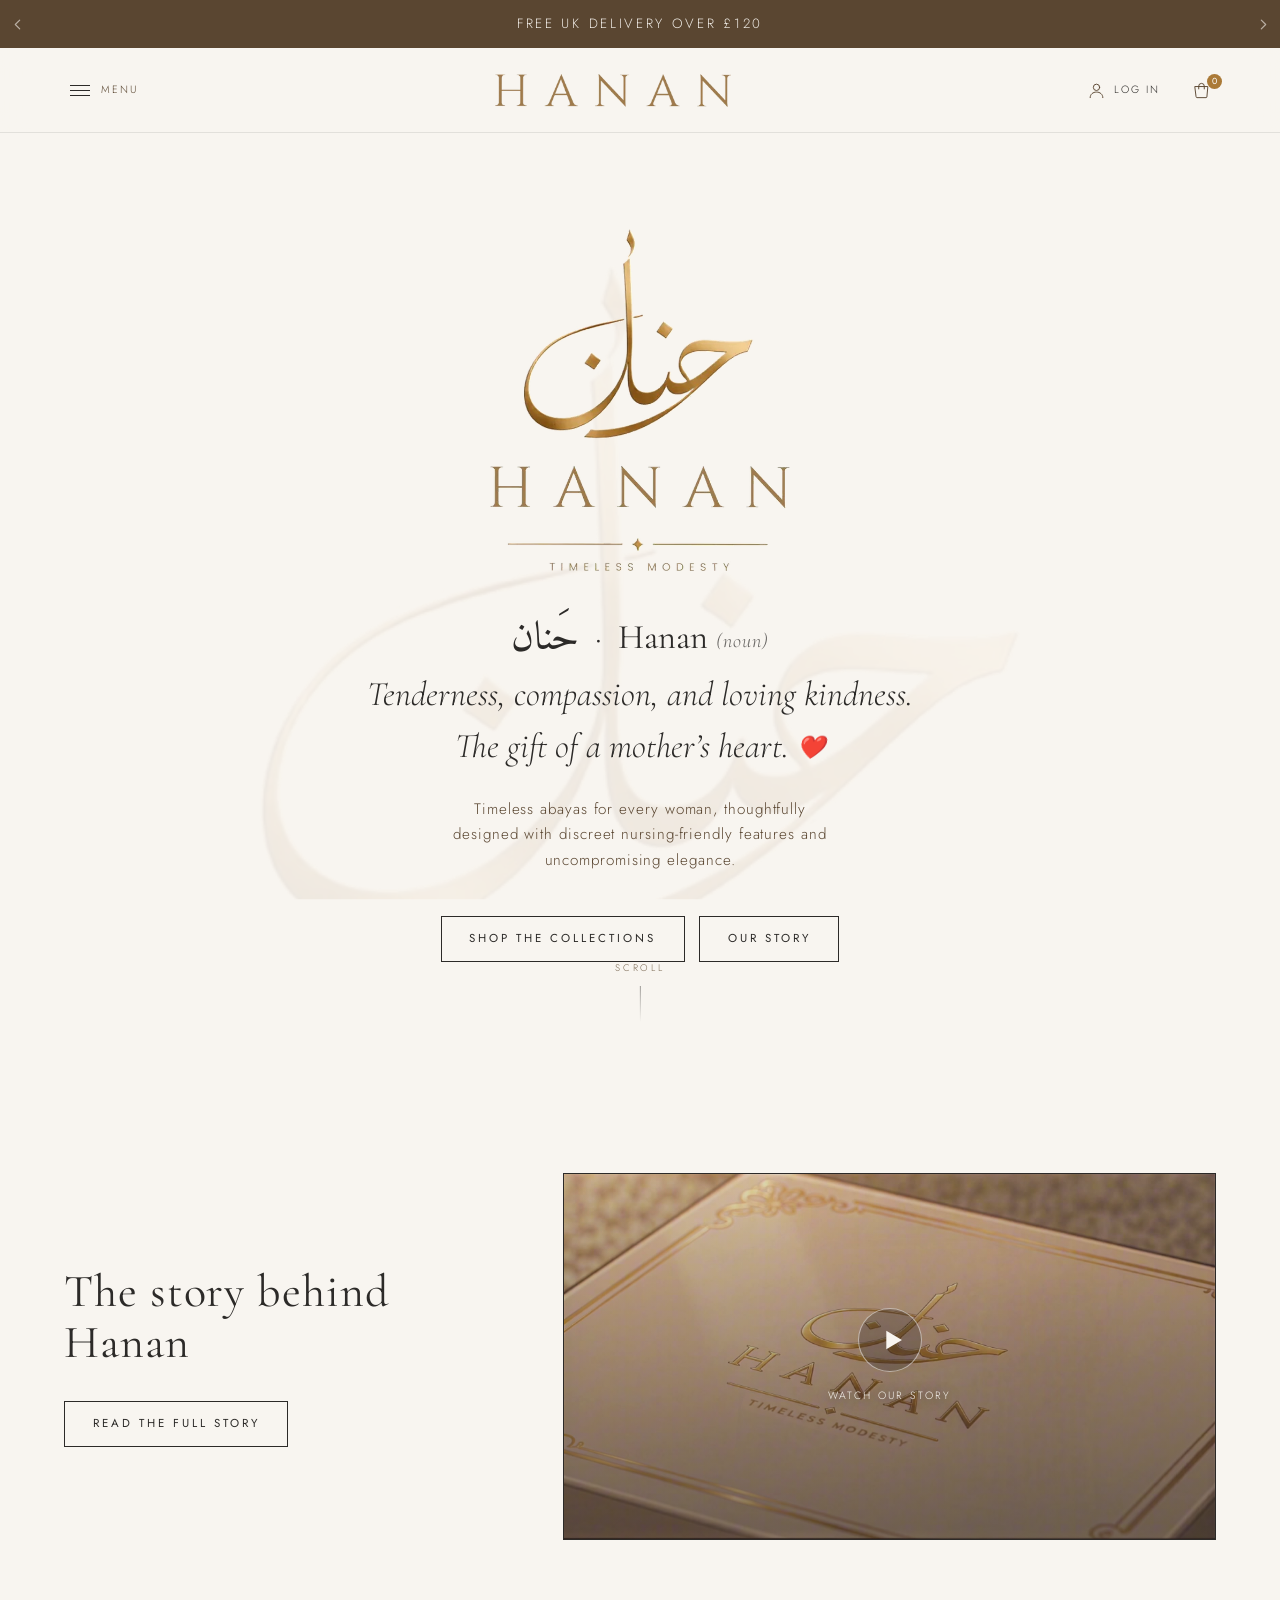
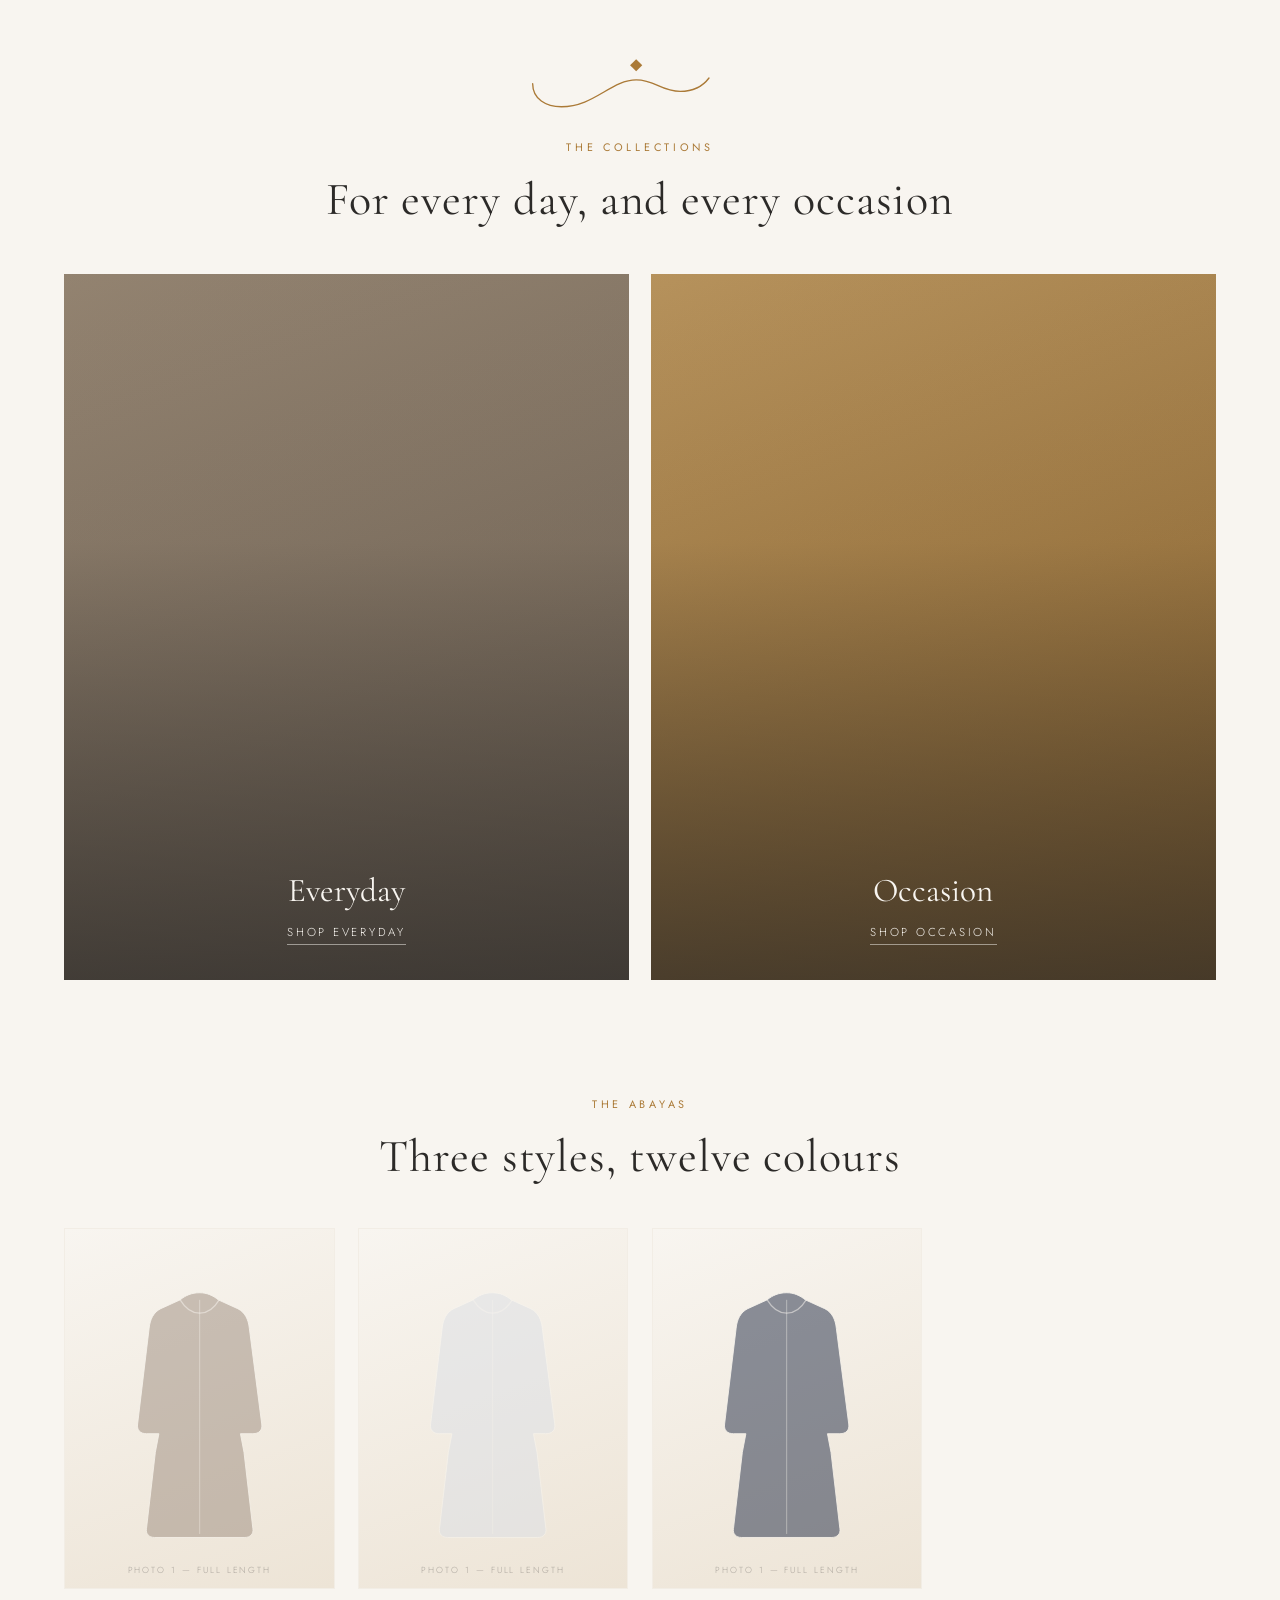
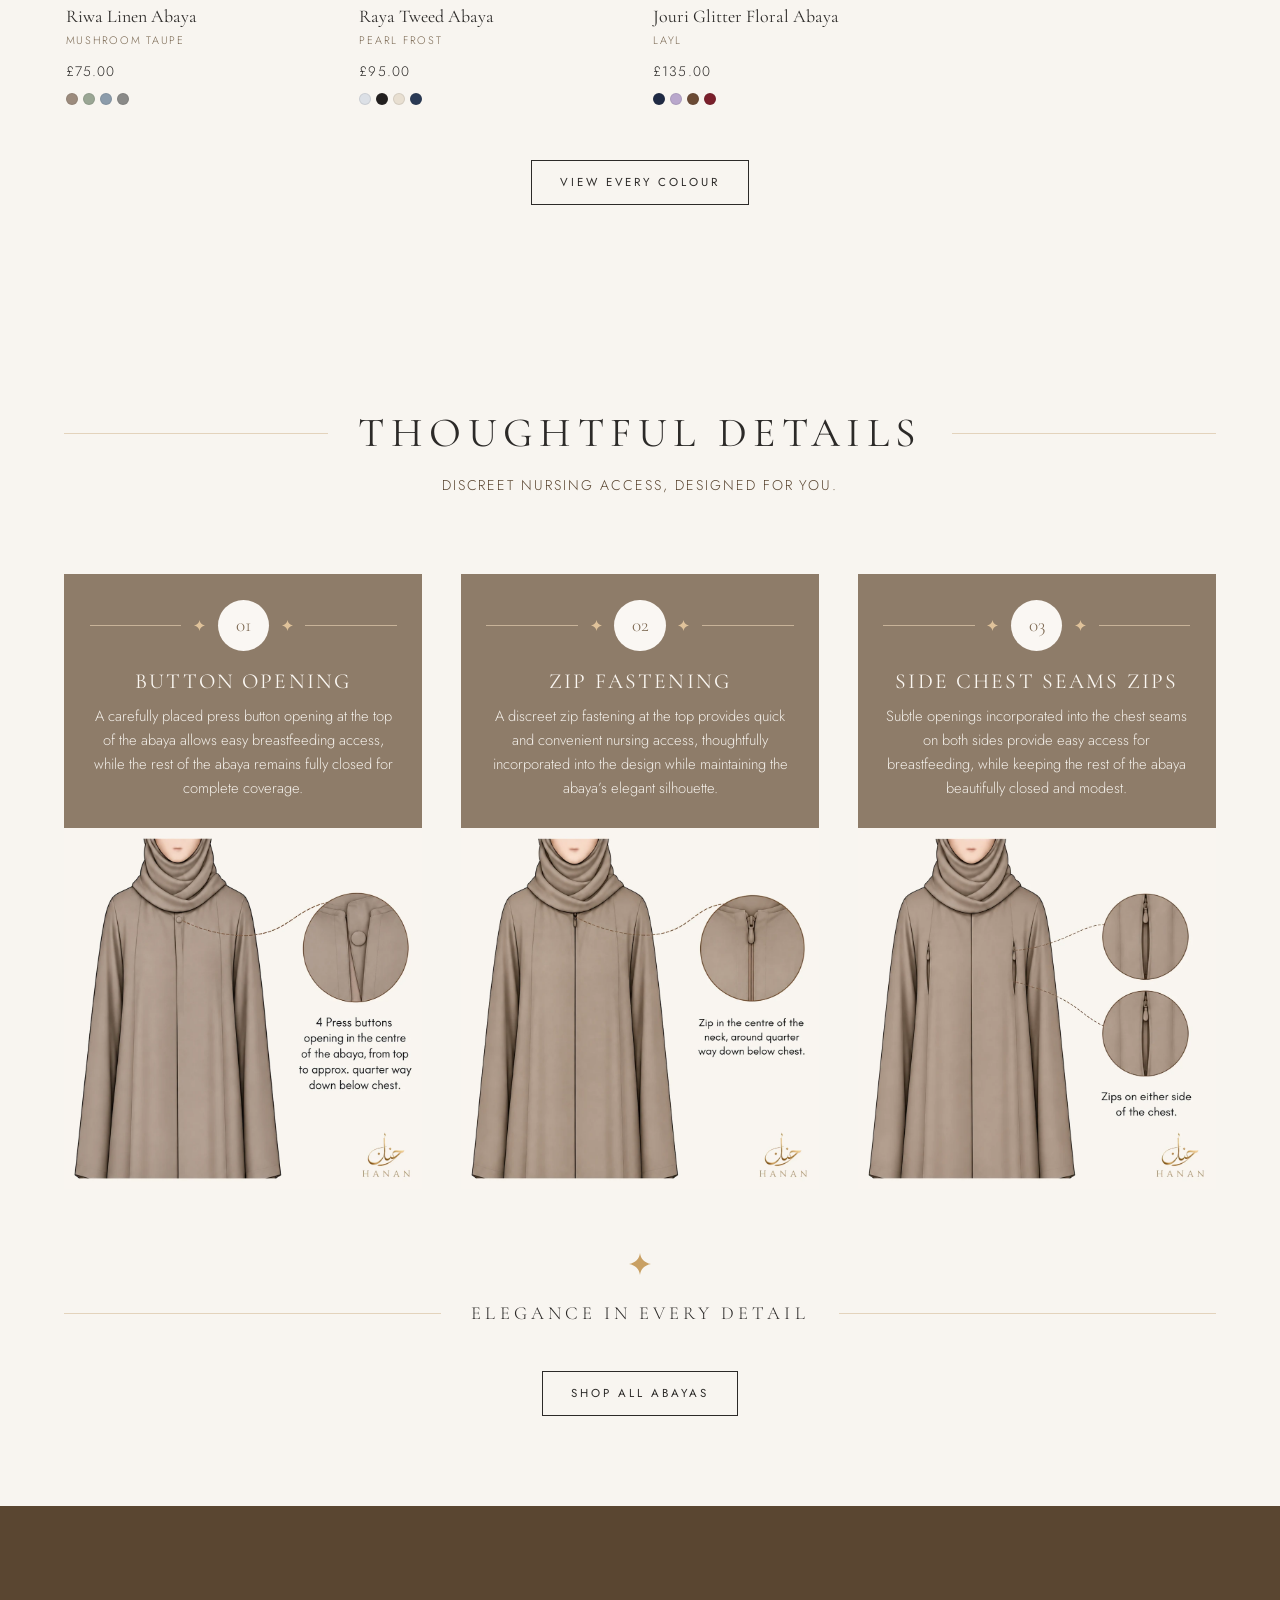
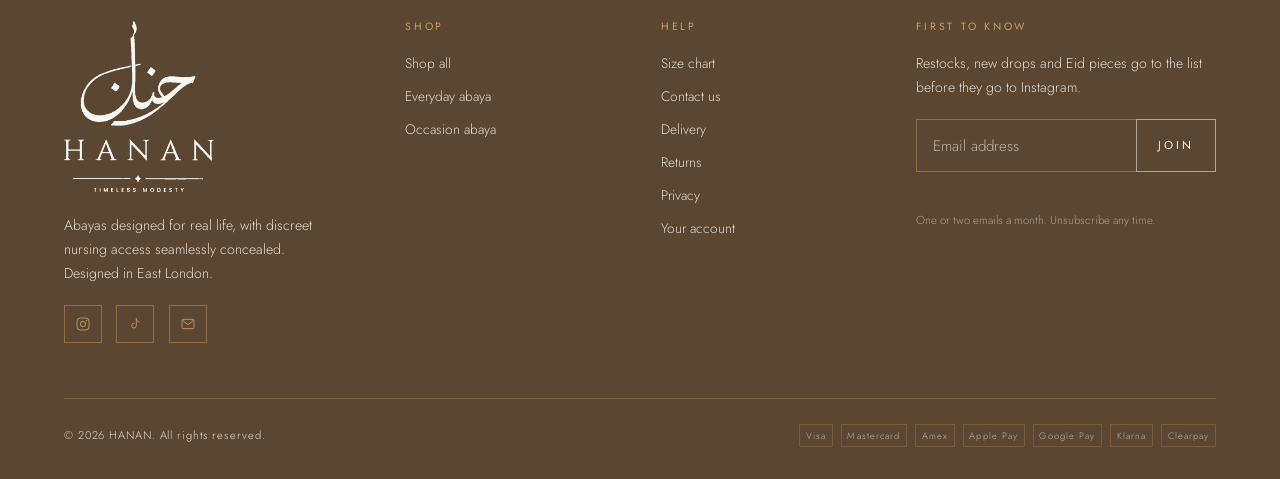
==== commit d16fd632: "Bring the pre-launch design across to the official site Replicates the design, copy and layout work " ====
--- a/index.html
+++ b/index.html
@@ -74,8 +74,6 @@
   letter-spacing:.34em;text-transform:uppercase;color:var(--gold);
   margin:0 0 1.1rem;display:block;
 }
-.eyebrow.lg{font-size:.92rem;letter-spacing:.3em;margin-bottom:1.3rem}
-@media (max-width:600px){.eyebrow.lg{font-size:.8rem;letter-spacing:.26em}}
 .ar{font-family:var(--arabic);direction:rtl}
 .small{font-size:.82rem;letter-spacing:.03em;color:var(--ink-soft)}
 
@@ -121,7 +119,7 @@
 
 /* ---------- announcement ---------- */
 .announce{
-  background:var(--ink);color:var(--ivory);position:relative;z-index:60;
+  background:var(--mocha);color:var(--brand-ivory);position:relative;z-index:60;
   overflow:hidden;touch-action:pan-y
 }
 .ann-view{overflow:hidden}
@@ -136,7 +134,7 @@
 .ann-slide a:hover{color:var(--gold-lt);border-color:var(--gold-lt)}
 .ann-nav{
   position:absolute;top:0;bottom:0;width:34px;display:grid;place-items:center;
-  color:rgba(248,245,240,.55);transition:color .3s;z-index:2
+  color:rgba(248,245,240,.6);transition:color .3s;z-index:2
 }
 .ann-nav:hover{color:var(--gold-lt)}
 .ann-nav.prev{left:0}
@@ -233,45 +231,36 @@
 <style>
 /* ---------- hero: the word itself is the hero ---------- */
 .hero{
-  position:relative;background:var(--warm-taupe);color:var(--ivory);
+  position:relative;background:var(--brand-ivory);color:var(--charcoal);
   min-height:clamp(560px,84vh,860px);
   min-height:clamp(560px,84dvh,860px);
   display:grid;place-items:center;
   text-align:center;overflow:hidden;padding:6rem var(--pad-safe)
 }
-.hero::before{
-  content:"";position:absolute;inset:0;
-  background:linear-gradient(180deg,rgba(255,255,255,.05),rgba(44,42,40,.15));
-}
-.hero-frame{
-  position:absolute;inset:clamp(14px,2.4vw,34px);border:1px solid rgba(248,245,240,.42);
-  pointer-events:none
-}
 .hero-mark{
   position:absolute;top:50%;left:50%;transform:translate(-50%,-52%);
-  width:min(78vw,760px);opacity:.13;filter:brightness(0) invert(1);pointer-events:none
+  width:min(78vw,760px);opacity:.07;pointer-events:none
 }
 .hero-in{position:relative;max-width:760px}
-.hero-logo{width:min(56vw,300px);margin:0 auto 2.4rem;
-  filter:brightness(0) invert(1) opacity(.96) drop-shadow(0 8px 26px rgba(44,42,40,.30))}
+.hero-logo{width:min(56vw,300px);margin:0 auto 2.4rem}
 .hero .defn{
   font-family:var(--display);font-style:italic;font-size:clamp(1.28rem,2.9vw,2.15rem);
-  line-height:1.5;color:#F8F5F0;margin:0 0 1.5rem
-}
-.hero .defn b{font-style:normal;font-weight:400;color:#FFFFFF}
+  line-height:1.5;color:var(--charcoal);margin:0 0 1.5rem
+}
+.hero .defn b{font-style:normal;font-weight:400;color:var(--charcoal)}
 .hero .defn .ar{font-size:1.16em;vertical-align:-.03em}
 .hero .defn .pos{font-style:italic;font-size:.58em;opacity:.72;letter-spacing:.05em}
 .hero .defn .heart{font-size:.66em;vertical-align:.1em}
 .hero p.sub{
-  font-size:.95rem;letter-spacing:.06em;color:rgba(248,245,240,.94);
+  font-size:.95rem;letter-spacing:.06em;color:var(--mocha);
   max-width:44ch;margin:0 auto 2.6rem
 }
 .hero-cta{display:flex;gap:.9rem;justify-content:center;flex-wrap:wrap}
 .scrollcue{position:absolute;bottom:2.2rem;left:50%;transform:translateX(-50%);
   font-size:.6rem;letter-spacing:.3em;text-transform:uppercase;
-  color:rgba(248,245,240,.72);display:flex;flex-direction:column;
+  color:var(--ink-soft);display:flex;flex-direction:column;
   align-items:center;gap:.6rem}
-.scrollcue i{width:1px;height:36px;background:linear-gradient(rgba(248,245,240,.9),transparent);
+.scrollcue i{width:1px;height:36px;background:linear-gradient(rgba(44,42,40,.45),transparent);
   animation:cue 2.4s var(--ease) infinite}
 @keyframes cue{0%{transform:scaleY(.2);transform-origin:top}
   50%{transform:scaleY(1);transform-origin:top}
@@ -295,14 +284,6 @@
   .swash path{stroke-dashoffset:0}
   .swash .pip{opacity:1}
 }
-
-/* ---------- marquee strip ---------- */
-.strip{background:var(--ivory-2);border-block:1px solid var(--line-soft);
-  padding:1.4rem 0;overflow:hidden}
-.strip-in{display:flex;gap:0;align-items:center;justify-content:center;
-  flex-wrap:wrap;font-size:.66rem;letter-spacing:.24em;text-transform:uppercase;
-  color:var(--ink-soft);padding-inline:var(--pad);text-align:center}
-.strip-in span{white-space:nowrap}
 
 /* ---------- product grid ---------- */
 .grid{display:grid;gap:clamp(18px,2.4vw,34px) clamp(12px,1.8vw,24px);
@@ -643,22 +624,19 @@
    Rebuilt as live text so the type renders at the device's own
    resolution. Only the three illustrations are raster images. */
 .feature-art{
-  /* same warm taupe field as the hero, so the section reads as part
-     of the brand rather than a separate cream block */
-  background:var(--warm-taupe);color:var(--ivory);
-  border-block:1px solid rgba(248,245,240,.18);
+  background:var(--brand-ivory);color:var(--charcoal);
   padding-block:clamp(52px,7vw,104px)
 }
 .art-title{
   display:flex;align-items:center;gap:clamp(12px,2.5vw,30px);
   font-size:clamp(1.15rem,5vw,2.6rem);text-transform:uppercase;
-  letter-spacing:clamp(.08em,.5vw,.16em);color:var(--white);font-weight:400
-}
-.art-title::before,.art-title::after{content:"";flex:1;height:1px;background:rgba(248,245,240,.42)}
+  letter-spacing:clamp(.08em,.5vw,.16em);color:var(--charcoal);font-weight:400
+}
+.art-title::before,.art-title::after{content:"";flex:1;height:1px;background:var(--line)}
 .art-title span{flex:0 1 auto}
 .art-sub{
   font-family:var(--sans);font-size:clamp(.72rem,1.5vw,.88rem);
-  letter-spacing:.14em;text-transform:uppercase;color:rgba(248,245,240,.88);
+  letter-spacing:.14em;text-transform:uppercase;color:var(--mocha);
   margin:1.1rem 0 0
 }
 
@@ -675,7 +653,7 @@
 }
 .detail{
   text-align:center;width:100%;overflow:hidden;
-  background:#F6F1EB;border:1px solid rgba(248,245,240,.38);
+  background:transparent;
   display:flex;flex-direction:column
 }
 /* flex:1 lets the brown block absorb the slack in shorter cards, so
@@ -709,9 +687,9 @@
 .art-close{
   display:flex;align-items:center;gap:clamp(14px,2.5vw,30px);
   font-family:var(--display);font-size:clamp(.92rem,1.7vw,1.15rem);
-  text-transform:uppercase;letter-spacing:.22em;color:var(--ivory);margin:0
-}
-.art-close::before,.art-close::after{content:"";flex:1;height:1px;background:rgba(248,245,240,.42)}
+  text-transform:uppercase;letter-spacing:.22em;color:var(--charcoal);margin:0
+}
+.art-close::before,.art-close::after{content:"";flex:1;height:1px;background:var(--line)}
 .art-close span{flex:0 1 auto}
 
 /* ---- 12. drawers respect the home indicator ---- */
@@ -750,6 +728,63 @@
 }
 .vid.playing .vid-play{opacity:0;pointer-events:none}
 .vid-play:focus-visible{outline:2px solid var(--gold);outline-offset:-4px}
+
+/* custom control bar — native controls collapse the scrubber on small players */
+.vid-ctl{
+  position:absolute;left:0;right:0;bottom:0;z-index:2;
+  display:flex;align-items:center;gap:.55rem;
+  padding:.7rem .8rem;
+  background:linear-gradient(180deg,rgba(44,42,40,0),rgba(44,42,40,.82));
+  opacity:0;transform:translateY(6px);transition:opacity .28s,transform .28s;
+}
+.vid-ctl[hidden]{display:none}      /* the display:flex above would beat the UA rule */
+.vid.playing .vid-ctl,
+.vid-ctl:focus-within{opacity:1;transform:none}
+@media(hover:none){.vid.playing .vid-ctl{opacity:1;transform:none}}
+
+.vc-btn{
+  flex:none;display:grid;place-items:center;width:32px;height:32px;padding:0;
+  background:none;border:0;cursor:pointer;color:var(--brand-ivory);
+  opacity:.9;transition:opacity .2s,color .2s;
+}
+.vc-btn:hover{opacity:1;color:var(--gold-lt)}
+.vc-btn:focus-visible{outline:2px solid var(--gold);outline-offset:2px;border-radius:3px}
+.vc-btn svg{width:20px;height:20px;fill:currentColor;display:block}
+#vcToggle svg{width:22px;height:22px}
+.vc-btn .vc-i-play,.vid.paused .vc-i-pause,.vc-btn .vc-i-off,.vid.muted .vc-i-on{display:none}
+.vid.paused .vc-i-play,.vid.muted .vc-i-off{display:block}
+
+.vc-time{
+  flex:none;font-family:var(--sans);font-size:.66rem;letter-spacing:.08em;
+  color:var(--brand-ivory);opacity:.85;font-variant-numeric:tabular-nums;white-space:nowrap;
+}
+
+.vc-seek{
+  flex:1 1 auto;min-width:60px;height:18px;margin:0;padding:0;
+  background:none;border:0;cursor:pointer;-webkit-appearance:none;appearance:none;
+}
+.vc-seek::-webkit-slider-runnable-track{
+  height:3px;border-radius:2px;
+  background:linear-gradient(90deg,var(--gold) 0 var(--pct,0%),rgba(248,245,240,.75) var(--pct,0%) var(--buf,0%),rgba(248,245,240,.3) var(--buf,0%));
+}
+.vc-seek::-moz-range-track{
+  height:3px;border-radius:2px;
+  background:linear-gradient(90deg,var(--gold) 0 var(--pct,0%),rgba(248,245,240,.75) var(--pct,0%) var(--buf,0%),rgba(248,245,240,.3) var(--buf,0%));
+}
+.vc-seek::-webkit-slider-thumb{
+  -webkit-appearance:none;appearance:none;width:11px;height:11px;margin-top:-4px;
+  border-radius:50%;background:var(--gold);border:0;
+}
+.vc-seek::-moz-range-thumb{width:11px;height:11px;border-radius:50%;background:var(--gold);border:0}
+.vc-seek:focus-visible{outline:2px solid var(--gold);outline-offset:3px;border-radius:3px}
+.vid.preparing .vc-seek{opacity:.55}
+
+@media(max-width:520px){
+  .vid-ctl{gap:.35rem;padding:.55rem}
+  .vc-btn{width:28px;height:28px}
+  .vc-time{font-size:.6rem}
+  #vcMute{display:none}
+}
 
 </style>
 
@@ -842,7 +877,6 @@
 <section class="page" id="p-home">
 
   <div class="hero">
-    <div class="hero-frame"></div>
     <img class="hero-mark" src="[data-uri]" alt="" aria-hidden="true">
     <div class="hero-in">
       <img class="hero-logo" src="[data-uri]" alt="HANAN — Timeless Modesty">
@@ -850,20 +884,11 @@
       <p class="defn"><b class="ar">حَنان</b> &nbsp;&middot;&nbsp; <b>Hanan</b> <span class="pos">(noun)</span><br>Tenderness, compassion, and loving kindness.<br>The gift of a mother&rsquo;s heart. <span class="heart">&#10084;&#65039;</span></p>
       <p class="sub">Timeless abayas for every woman, thoughtfully designed with discreet nursing-friendly features and uncompromising elegance.</p>
       <div class="hero-cta">
-        <a class="btn light" href="#/shop">Shop the collections</a>
-        <a class="btn light" href="#/about">Our story</a>
+        <a class="btn" href="#/shop">Shop the collections</a>
+        <a class="btn" href="#/about">Our story</a>
       </div>
     </div>
     <div class="scrollcue"><span>Scroll</span><i></i></div>
-  </div>
-
-  <div class="strip">
-    <div class="strip-in">
-      <span>Designed in East London</span><i class="dot"></i>
-      <span>Made in UAE</span><i class="dot"></i>
-      <span>Concealed nursing access</span><i class="dot"></i>
-      <span>30-day exchanges</span>
-    </div>
   </div>
 
   <!-- story teaser — the full telling lives on the About page -->
@@ -878,7 +903,7 @@
           <video
             id="storyPlayer"
             poster="hanan-story-poster.jpg"
-            preload="none"
+            preload="metadata"
             playsinline
             controlslist="nodownload"
             width="1920" height="1080">
@@ -889,6 +914,29 @@
             <svg viewBox="0 0 24 24" aria-hidden="true"><path d="M8 5.5v13l11-6.5z"/></svg>
             <span>Watch our story</span>
           </button>
+
+          <div class="vid-ctl" id="storyCtl" hidden>
+            <button type="button" class="vc-btn" id="vcBack" aria-label="Rewind 10 seconds" title="Rewind 10 seconds">
+              <svg viewBox="0 0 24 24" aria-hidden="true"><path d="M11.5 6.5v11L4 12zM20 6.5v11L12.5 12z"/></svg>
+            </button>
+            <button type="button" class="vc-btn" id="vcToggle" aria-label="Pause" title="Play/pause">
+              <svg viewBox="0 0 24 24" aria-hidden="true" class="vc-i-pause"><path d="M7 5h3.2v14H7zM13.8 5H17v14h-3.2z"/></svg>
+              <svg viewBox="0 0 24 24" aria-hidden="true" class="vc-i-play"><path d="M8 5.5v13l11-6.5z"/></svg>
+            </button>
+            <button type="button" class="vc-btn" id="vcFwd" aria-label="Forward 10 seconds" title="Forward 10 seconds">
+              <svg viewBox="0 0 24 24" aria-hidden="true"><path d="M12.5 6.5v11L20 12zM4 6.5v11L11.5 12z"/></svg>
+            </button>
+            <input class="vc-seek" id="vcSeek" type="range" min="0" max="100" step="0.01" value="0"
+                   aria-label="Seek through the video">
+            <span class="vc-time" id="vcTime">0:00&thinsp;/&thinsp;0:00</span>
+            <button type="button" class="vc-btn" id="vcMute" aria-label="Mute" title="Mute">
+              <svg viewBox="0 0 24 24" aria-hidden="true" class="vc-i-on"><path d="M4 9.5h3.5L12 5.5v13L7.5 14.5H4z"/><path d="M15.5 9a4 4 0 0 1 0 6" fill="none" stroke="currentColor" stroke-width="1.6"/></svg>
+              <svg viewBox="0 0 24 24" aria-hidden="true" class="vc-i-off"><path d="M4 9.5h3.5L12 5.5v13L7.5 14.5H4z"/><path d="M15.5 9.5l5 5m0-5l-5 5" fill="none" stroke="currentColor" stroke-width="1.6"/></svg>
+            </button>
+            <button type="button" class="vc-btn" id="vcFull" aria-label="Full screen" title="Full screen">
+              <svg viewBox="0 0 24 24" aria-hidden="true" fill="none" stroke="currentColor" stroke-width="1.6"><path d="M4 9V4h5M20 9V4h-5M4 15v5h5M20 15v5h-5"/></svg>
+            </button>
+          </div>
         </figure>
       </div>
     </div>
@@ -902,7 +950,7 @@
           <path d="M8 30c0 16 14 24 30 24 34 0 52-28 78-28 20 0 26 12 46 12 14 0 24-6 30-14"/>
           <rect class="pip" x="112" y="6" width="9" height="9" transform="rotate(45 116 10)"/>
         </svg>
-        <span class="eyebrow lg">The collections</span>
+        <span class="eyebrow">The collections</span>
         <h2>For every day, and every occasion</h2>
       </div>
       <div class="tiles" style="margin-top:3rem">
@@ -945,9 +993,8 @@
             <h3>Button opening</h3>
             <p>A carefully placed press button opening at the top of the abaya allows easy breastfeeding access, while the rest of the abaya remains fully closed for complete coverage.</p>
           </div>
-          <img class="detail-art" src="[data-uri]"
-               width="632" height="498" loading="lazy" decoding="async"
-               alt="Illustration of the abaya showing a press button opening at the top of the neck, around a quarter of the way down below the chest.">
+          <img class="detail-art" src="Middle_Button_aligned.webp" width="1024" height="1031"
+               loading="lazy" decoding="async" alt="Illustration of the abaya showing a press button opening at the top of the neck, around a quarter of the way down below the chest.">
         </article>
         <article class="detail">
           <div class="detail-head">
@@ -957,9 +1004,8 @@
             <h3>Zip fastening</h3>
             <p>A discreet zip fastening at the top provides quick and convenient nursing access, thoughtfully incorporated into the design while maintaining the abaya&rsquo;s elegant silhouette.</p>
           </div>
-          <img class="detail-art" src="[data-uri]"
-               width="632" height="498" loading="lazy" decoding="async"
-               alt="Illustration of the abaya showing a zip running down the centre of the neck, around a quarter of the way down below the chest.">
+          <img class="detail-art" src="Middle_Zip_aligned.webp" width="1024" height="1031"
+               loading="lazy" decoding="async" alt="Illustration of the abaya showing a zip running down the centre of the neck, around a quarter of the way down below the chest.">
         </article>
         <article class="detail">
           <div class="detail-head">
@@ -969,9 +1015,8 @@
             <h3>Side chest seams zips</h3>
             <p>Subtle openings incorporated into the chest seams on both sides provide easy access for breastfeeding, while keeping the rest of the abaya beautifully closed and modest.</p>
           </div>
-          <img class="detail-art" src="[data-uri]"
-               width="632" height="498" loading="lazy" decoding="async"
-               alt="Illustration of the abaya showing concealed zips set into the chest seams on either side of the chest.">
+          <img class="detail-art" src="Side_Zip_aligned.webp" width="1024" height="1031"
+               loading="lazy" decoding="async" alt="Illustration of the abaya showing concealed zips set into the chest seams on either side of the chest.">
         </article>
       </div>
 
@@ -980,7 +1025,7 @@
           <path d="M12 0c.7 6.4 4.9 10.6 12 12-7.1 1.4-11.3 5.6-12 12-.7-6.4-4.9-10.6-12-12C7.1 10.6 11.3 6.4 12 0z"/>
         </svg>
         <p class="art-close"><span>Elegance in every detail</span></p>
-        <a class="btn light" href="#/shop" style="margin-top:2.6rem">Shop all abayas</a>
+        <a class="btn" href="#/shop" style="margin-top:2.6rem">Shop all abayas</a>
       </div>
     </div>
   </section>
@@ -1014,7 +1059,7 @@
   <div class="wrap"><div class="crumb"><a href="#/">Home</a> / About</div></div>
 
   <div class="wrap phead rv">
-    <img src="[data-uri]" alt="" style="width:150px;margin:0 auto 1.6rem" aria-hidden="true">
+    <img src="[data-uri]" alt="" style="width:150px;margin:0 auto 1.6rem" aria-hidden="true">
     <span class="eyebrow">Our story</span>
     <h1 style="font-size:clamp(2.2rem,5vw,3.8rem)">A word that had to become a coat</h1>
     <p class="lede" style="max-width:58ch;margin:1.4rem auto 0">
@@ -1034,15 +1079,14 @@
         <p>I couldn't find it.<br>So I decided to create it.</p>
 
         <h3 style="margin:2.6rem 0 1rem">Designed With Intention</h3>
-        <p>At the heart of every HANAN abaya is a concealed vertical opening set into the front panel seam, secured with discreet press-studs beneath a covered placket.</p>
+        <p>At the heart of every HANAN abaya is a concealed opening, secured with discreet press buttons or zip.</p>
         <p>When closed, the opening becomes part of the abaya's cut. Nothing is visible, and nothing takes away from the silhouette.</p>
-        <p>When needed, it opens to provide comfortable nursing access.<br>A thoughtful detail, designed to be noticed only when you need it.</p>
+        <p>When needed, it opens to provide comfortable nursing access.</p>
 
         <h3 style="margin:2.6rem 0 1rem">Made For Every Woman</h3>
         <p>Although HANAN was born from the experience of breastfeeding, it was never intended to be only for breastfeeding mothers.</p>
         <p>It is for any woman who appreciates an abaya that is beautifully cut, thoughtfully made and designed to last.</p>
-        <p>The nursing opening doesn't change the way the abaya looks or define the piece. It simply gives you an option — something there when you need it, and seamlessly part of the design when you don't.</p>
-        <p>And perhaps one day, it will be just as useful to another mother you choose to pass it on to.</p>
+        <p>The nursing opening doesn't change the way the abaya looks or defines the piece. It simply gives you an option — something there when you need it, and seamlessly part of the design when you don't.</p>
 
         <h3 style="margin:2.6rem 0 1rem">Our Philosophy</h3>
         <p>We believe practicality and elegance should never have to compete.</p>
@@ -1303,14 +1347,14 @@
   <h4>Before this goes live</h4>
   <ol>
     <li><strong>Checkout, bag and log-in are demo only.</strong> Nothing here takes money yet. Connect a payment provider and test a real order end to end before swapping this in.</li>
-    <li><strong>Deploy three files together.</strong> <code>index.html</code> (this file, renamed), <code>hanan-story.mp4</code> and <code>hanan-story-poster.jpg</code>. A new deployment only contains the files uploaded with it.</li>
+    <li><strong>Deploy all six files together.</strong> <code>index.html</code> (this file), <code>hanan-story.mp4</code>, <code>hanan-story-poster.jpg</code> and the three illustrations &mdash; <code>Middle_Button_aligned.webp</code>, <code>Middle_Zip_aligned.webp</code> and <code>Side_Zip_aligned.webp</code>. A new deployment only contains the files uploaded with it, so a missing one shows as a broken image in Thoughtful details.</li>
     <li><strong>Prices are placeholders.</strong> Riwa &pound;75, Raya &pound;95, Jouri &pound;135 are guesses &mdash; set real prices in <code>STYLES</code>.</li>
     <li><strong>Swatch colours are approximations</strong> taken from your colour descriptions. Replace each <code>hex</code> once you have fabric photos, and swap every silhouette for real photography.</li>
     <li><strong>Confirm fabric composition and care</strong> with the manufacturer. The care lines are a sensible guess, not their instructions, and fibre content must be on the label and the product page by law.</li>
     <li><strong>Legal identity.</strong> Search for <code>[Your</code> and fill in every one: trading name, geographic address, company number if a Ltd.</li>
     <li><strong>Forms don't send.</strong> Contact form and footer sign-up need connecting (e.g. a new MailerLite form for the newsletter).</li>
     <li><strong>Reviews section is hidden.</strong> Show it only once you have real reviews.</li>
-    <li><strong>Promises must match reality.</strong> Same-day dispatch before 2pm, international shipping, payment logos, "Taxes included", and the About page wording about press-studs (Riwa uses a zip).</li>
+    <li><strong>Promises must match reality.</strong> Same-day dispatch before 2pm, international shipping, payment logos and "Taxes included". The About page now says "press buttons or zip", which covers every style.</li>
     <li><strong>Email.</strong> Customer emails go to <code>Hanantmodesty@gmail.com</code>. Swap it if you move to a domain address later.</li>
   </ol>
 </div>
@@ -1687,11 +1731,13 @@
   if(!wrap || !video || !btn) return;
 
   const label = btn.querySelector("span");
+  const ctl   = document.getElementById("storyCtl");
   let guard = null;
 
   function reset(){
     clearTimeout(guard);
     wrap.classList.remove("playing");
+    if(ctl) ctl.hidden = true;
     video.controls = false;
   }
   function fail(){
@@ -1712,8 +1758,11 @@
   video.addEventListener("error", () => { if(video.error) fail(); });
 
   btn.addEventListener("click", () => {
-    video.controls = true;           /* native controls appear once playing */
     wrap.classList.add("playing");
+    /* Our own bar replaces the native controls, which shrink the scrubber
+       to nothing at this player size. Native is the fallback if it is gone. */
+    if(ctl){ ctl.hidden = false; paint(); probe(); }
+    else video.controls = true;
     clearTimeout(guard);
     guard = setTimeout(() => { if(video.readyState < 2) fail(); }, 8000);
     const p = video.play();
@@ -1740,6 +1789,172 @@
     if(!video.paused) video.pause();
     if(video.readyState < 2) reset();
   });
+
+  if(!ctl) return;
+  /* ---- custom controls: native ones drop the scrubber on a small player ---- */
+  const seek = document.getElementById("vcSeek");
+  const time = document.getElementById("vcTime");
+  const SKIP = 10;
+  let scrubbing = false;
+
+  const clock = s => {
+    if(!isFinite(s)) s = 0;
+    const m = Math.floor(s / 60);
+    return m + ":" + String(Math.floor(s % 60)).padStart(2, "0");
+  };
+
+  function paint(){
+    const d = video.duration;
+    const at = want != null ? want : video.currentTime;
+    const pct = isFinite(d) && d > 0 ? (at / d) * 100 : 0;
+    let buf = 0;
+    for(let i = 0; i < video.buffered.length; i++){
+      if(video.buffered.start(i) <= video.currentTime) buf = video.buffered.end(i);
+    }
+    seek.style.setProperty("--pct", pct + "%");
+    seek.style.setProperty("--buf", (isFinite(d) && d > 0 ? (buf / d) * 100 : 0) + "%");
+    if(!scrubbing) seek.value = String(pct);
+    time.innerHTML = clock(at) + "&thinsp;/&thinsp;" + clock(d);
+  }
+
+  /* Seeking needs the host to answer Range requests with 206. Some static
+     hosts return the whole 200 body instead; the browser then restarts the
+     download and playback snaps back to 0 on every forward seek. Detect that
+     and fall back to holding the file in memory, where seeking always works. */
+  const SRC = video.querySelector("source").getAttribute("src");
+  let ranged = null;      /* null = unknown, true = 206 host, false = must localise */
+  let local = null;       /* the in-memory swap, once started */
+  let want = null;        /* seek target parked until the local copy is ready */
+  let seekId = 0;         /* so a stale check cannot misread a later seek */
+
+  const buffered = t => {
+    for(let i = 0; i < video.buffered.length; i++){
+      if(t >= video.buffered.start(i) && t <= video.buffered.end(i)) return true;
+    }
+    return false;
+  };
+
+  async function probe(){
+    if(ranged !== null) return;
+    const stop = new AbortController();
+    try{
+      const r = await fetch(SRC, {headers:{Range:"bytes=0-1"}, signal:stop.signal});
+      ranged = r.status === 206;
+      stop.abort();                       /* headers are all we needed */
+    }catch(e){ ranged = true; }           /* can't tell — assume the host is fine */
+    if(ranged === false) localise();
+  }
+
+  function localise(){
+    if(local) return local;
+    wrap.classList.add("preparing");
+    seek.setAttribute("aria-busy", "true");
+    local = fetch(SRC).then(r => r.blob()).then(blob => {
+      const at = want != null ? want : video.currentTime;
+      const running = !video.paused;
+      video.src = URL.createObjectURL(blob);
+      video.addEventListener("loadedmetadata", () => {
+        video.currentTime = at;
+        want = null;
+        if(running) video.play();
+        paint();
+      }, {once:true});
+      video.load();
+      ranged = true;                      /* a blob seeks like a local file */
+    }).catch(() => { local = null; })
+      .finally(() => {
+        wrap.classList.remove("preparing");
+        seek.removeAttribute("aria-busy");
+      });
+    return local;
+  }
+
+  function seekTo(t){
+    const d = video.duration;
+    if(!isFinite(d) || d <= 0) return;
+    t = Math.max(0, Math.min(t, d - 0.05));
+    if(ranged === false && !buffered(t)){
+      want = t;                           /* park it rather than reset to 0 */
+      paint();
+      localise();
+      return;
+    }
+    want = null;
+    video.currentTime = t;
+    verify(t, ++seekId);
+  }
+
+  /* If a seek silently lands back at the start, the host is not serving
+     ranges however the probe read — localise and retry the same target. */
+  function verify(target, id){
+    if(target < 2 || ranged === false) return;
+    setTimeout(() => {
+      if(id !== seekId) return;               /* a newer seek has since happened */
+      if(video.currentTime < 1 && target - video.currentTime > 1.5){
+        ranged = false;
+        want = target;
+        localise();
+      }
+    }, 900);
+  }
+
+  const skip = by => seekTo((want != null ? want : video.currentTime) + by);
+
+  document.getElementById("vcBack").addEventListener("click", () => skip(-SKIP));
+  document.getElementById("vcFwd").addEventListener("click", () => skip(SKIP));
+
+  const toggle = document.getElementById("vcToggle");
+  toggle.addEventListener("click", () => { video.paused ? video.play() : video.pause(); });
+  video.addEventListener("click", () => { video.paused ? video.play() : video.pause(); });
+
+  const setPlayState = () => {
+    wrap.classList.toggle("paused", video.paused);
+    toggle.setAttribute("aria-label", video.paused ? "Play" : "Pause");
+  };
+  video.addEventListener("play", setPlayState);
+  video.addEventListener("pause", setPlayState);
+
+  const mute = document.getElementById("vcMute");
+  mute.addEventListener("click", () => { video.muted = !video.muted; });
+  video.addEventListener("volumechange", () => {
+    wrap.classList.toggle("muted", video.muted);
+    mute.setAttribute("aria-label", video.muted ? "Unmute" : "Mute");
+  });
+
+  document.getElementById("vcFull").addEventListener("click", () => {
+    if(document.fullscreenElement) document.exitFullscreen();
+    else if(wrap.requestFullscreen) wrap.requestFullscreen();
+    else if(video.webkitEnterFullscreen) video.webkitEnterFullscreen();  /* iPhone Safari */
+  });
+
+  /* Drag the scrubber: seek live, and do not fight timeupdate while held */
+  seek.addEventListener("pointerdown", () => { scrubbing = true; });
+  const release = () => {
+    if(!scrubbing) return;
+    scrubbing = false;
+    paint();
+  };
+  seek.addEventListener("pointerup", release);
+  seek.addEventListener("pointercancel", release);
+  seek.addEventListener("input", () => {
+    const d = video.duration;
+    if(!isFinite(d) || d <= 0) return;
+    seekTo((Number(seek.value) / 100) * d);
+    paint();
+  });
+  seek.addEventListener("change", release);
+
+  /* Arrow keys anywhere in the player, except on the slider (it seeks itself) */
+  wrap.addEventListener("keydown", e => {
+    if(e.target === seek) return;
+    if(e.key === "ArrowLeft"){ skip(-SKIP); e.preventDefault(); }
+    else if(e.key === "ArrowRight"){ skip(SKIP); e.preventDefault(); }
+  });
+
+  ["loadedmetadata","durationchange","timeupdate","progress","seeked"].forEach(
+    ev => video.addEventListener(ev, paint));
+  setPlayState();
+  paint();
 })();
 
 /* ---------- announcement carousel: auto-rotate, arrows, swipe ---------- */
